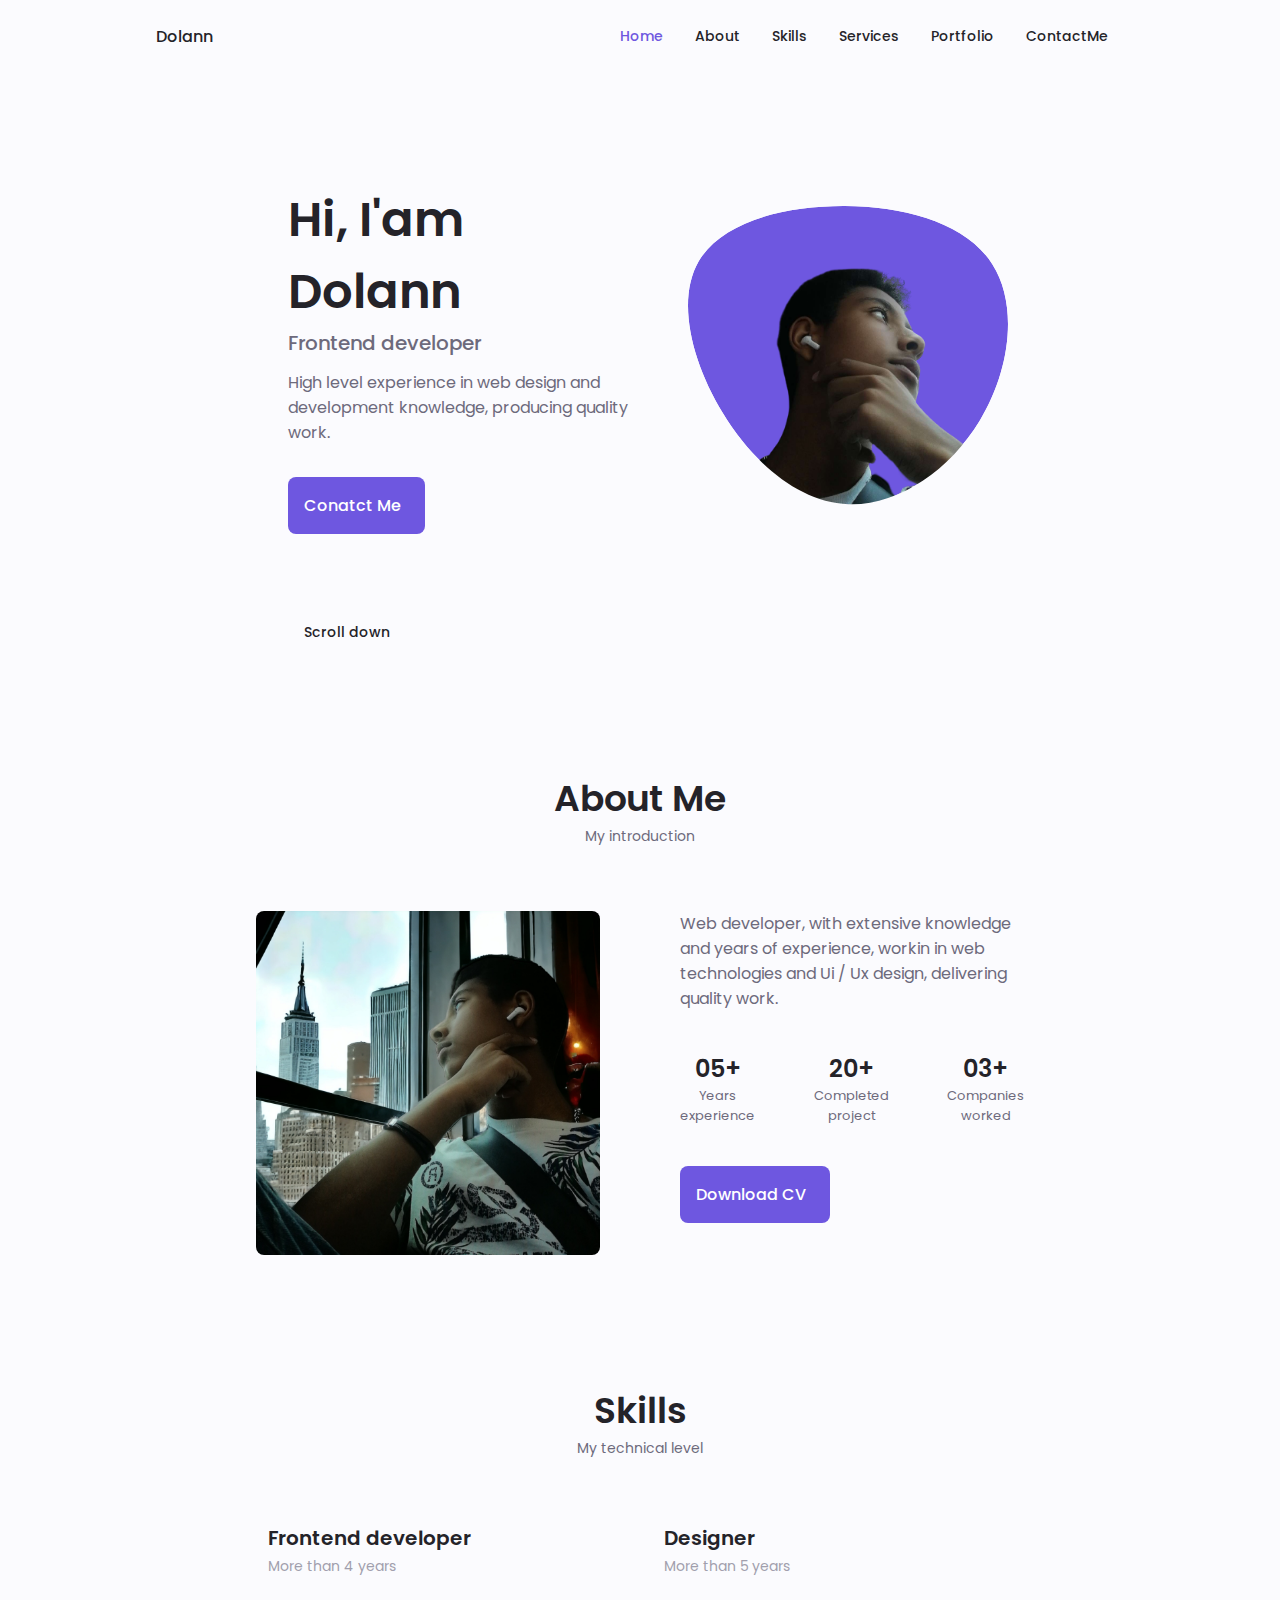
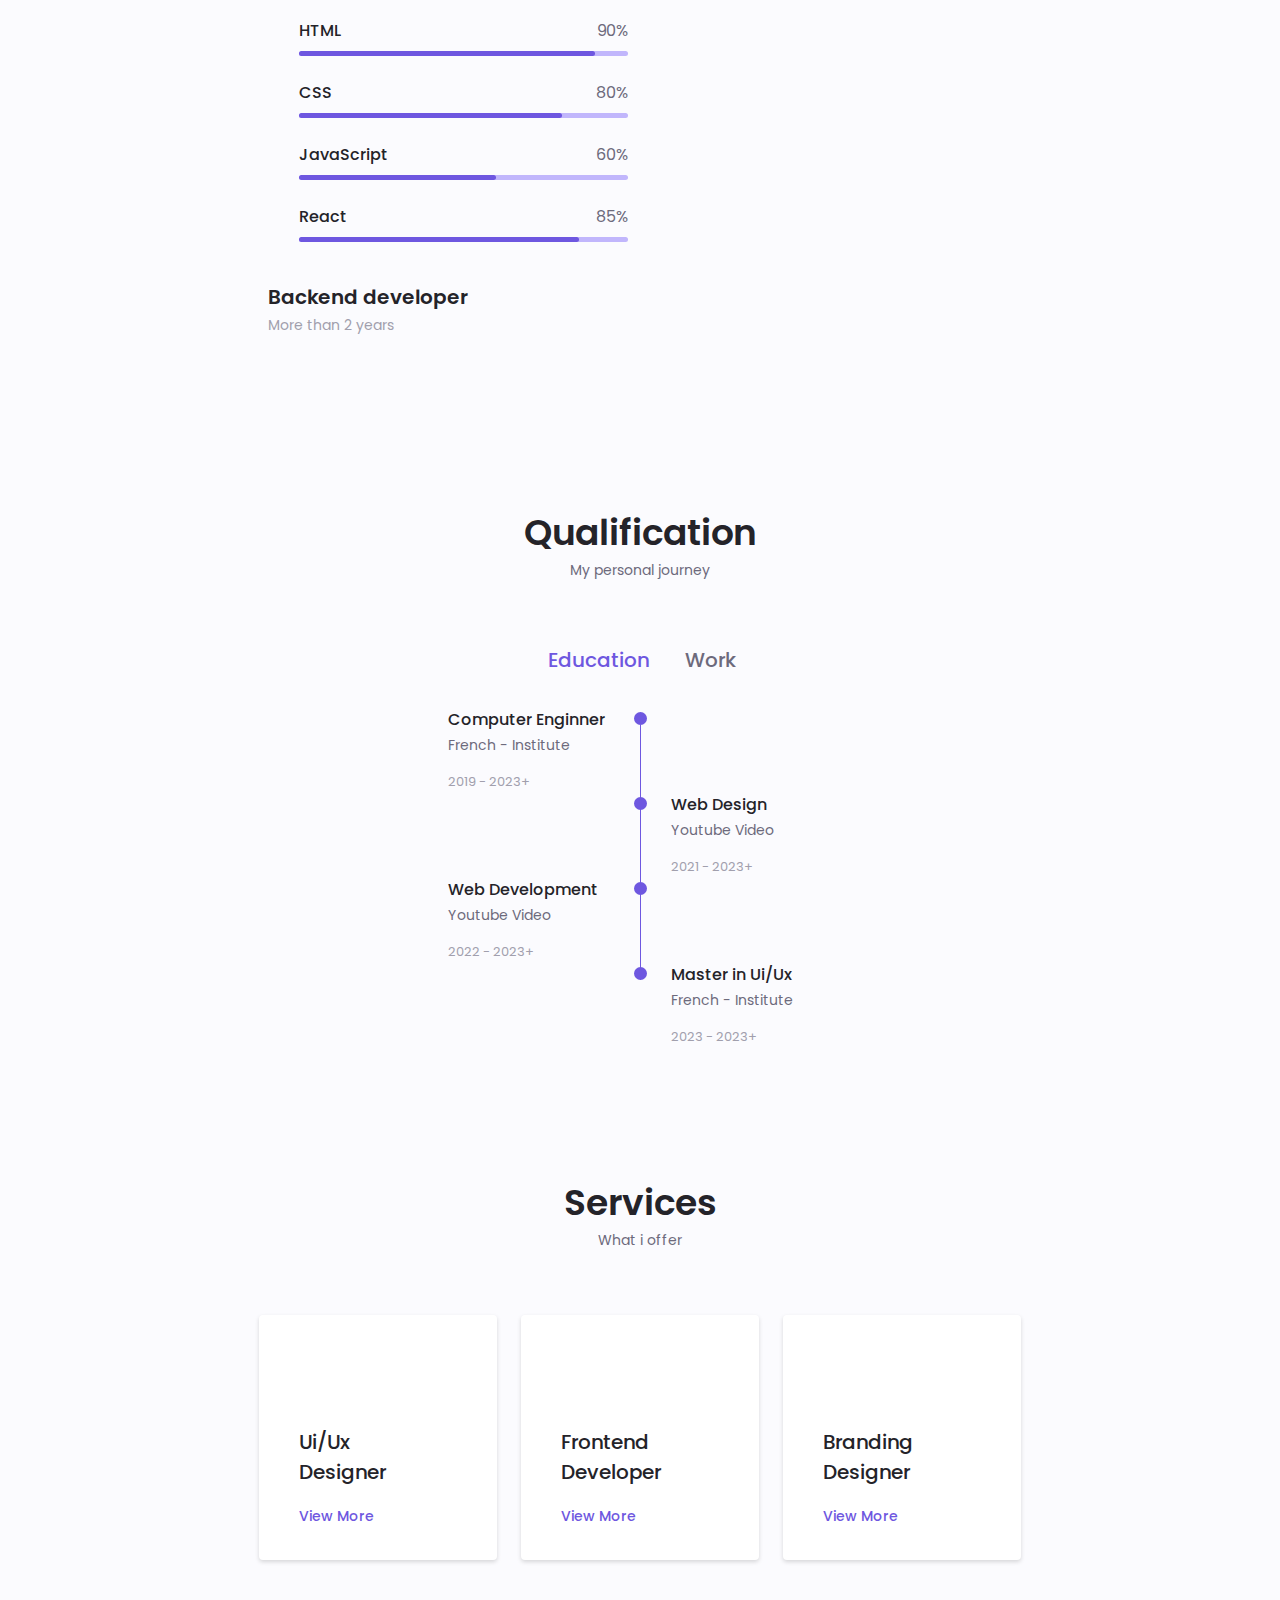
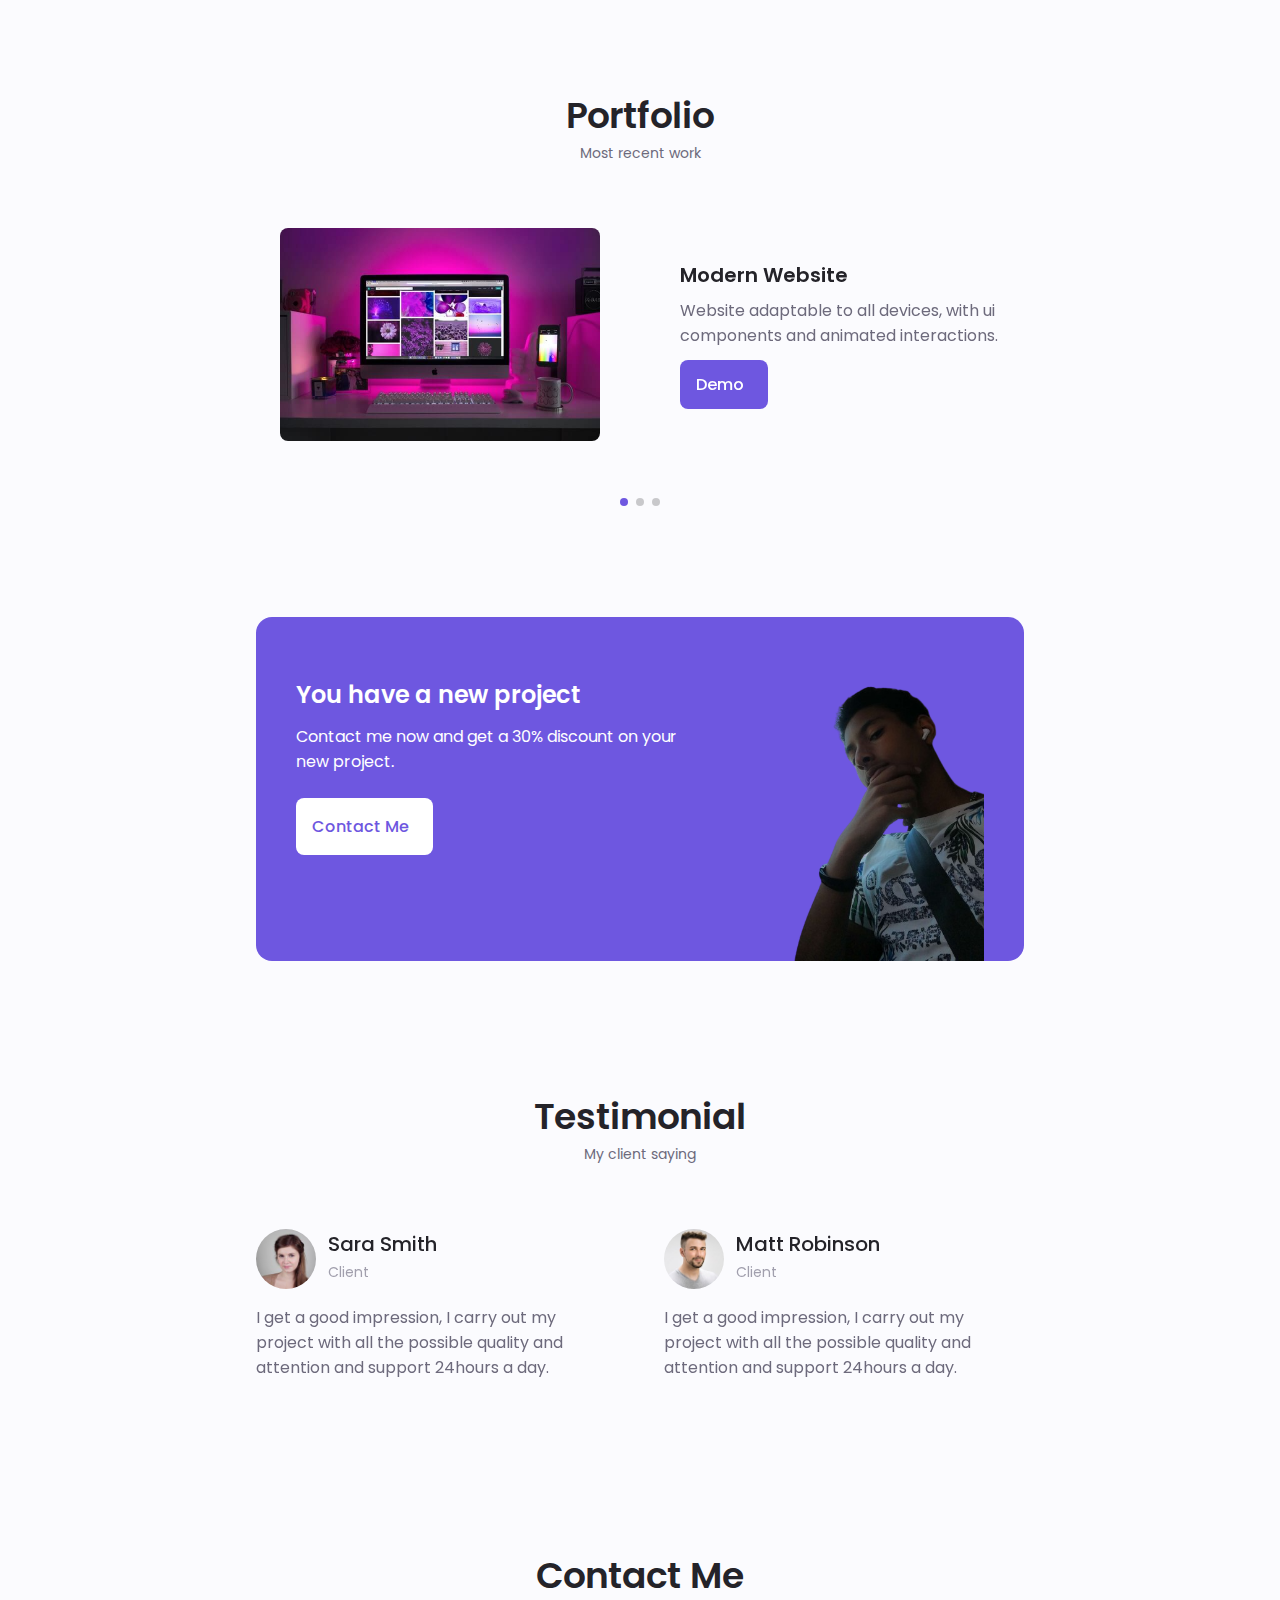
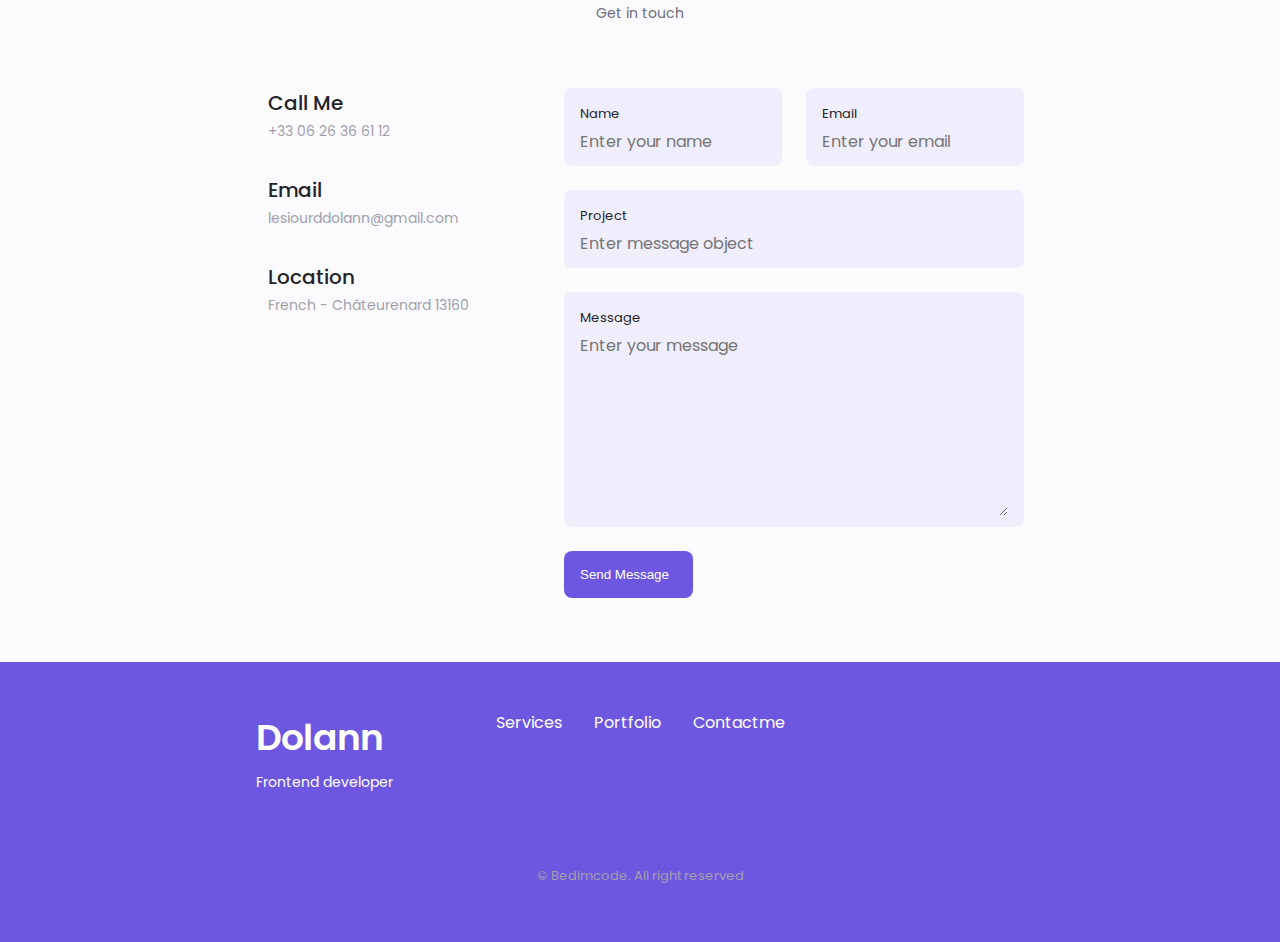
==== index.html @ e0cd6e41 "Add files via upload" ====
<!DOCTYPE html>
<html lang="en">
<head>
    <meta charset="UTF-8">
    <meta name="viewport" content="width=device-width, initial-scale=1.0">
    <link rel="icon" href="assets/img/iconSite.png"/>

    <!--==================== UNICONS ====================-->
    <link rel="stylesheet" href="https://unicons.iconscout.com/release/v4.0.8/css/line.css">

    <!--==================== SWIPER CSS ====================-->
    <link rel="stylesheet" href="assets/css/swiper-bundle.min.css">

    <!--==================== CSS ====================-->
    <link rel="stylesheet" href="assets/css/styles.css">

    <title>Responsive Portfolio Website</title>
</head>
<body>
    <!--==================== HEADER ====================-->
    <header class="header" id="header">
        <nav class="nav container">
            <a href="#" class="nav__logo">Dolann</a>

            <div class="nav__menu" id="nav-menu">
                <ul class="nav__list grid">
                    <li class="nav__item">
                        <a href="#home" class="nav__link active-link">
                            <i class="uil uil-estate nav__icon"></i> Home
                        </a>
                    </li>
                    <li class="nav__item">
                        <a href="#about" class="nav__link">
                            <i class="uil uil-user nav__icon"></i> About
                        </a>
                    </li>
                    <li class="nav__item">
                        <a href="#skills" class="nav__link">
                            <i class="uil uil-file-alt nav__icon"></i> Skills
                        </a>
                    </li>
                    <li class="nav__item">
                        <a href="#services" class="nav__link">
                            <i class="uil uil-briefcase-alt nav__icon"></i> Services
                        </a>
                    </li>
                    <li class="nav__item">
                        <a href="#portfolio" class="nav__link">
                            <i class="uil uil-scenery nav__icon"></i> Portfolio
                        </a>
                    </li>
                    <li class="nav__item">
                        <a href="#contact" class="nav__link">
                            <i class="uil uil-message nav__icon"></i> ContactMe
                        </a>
                    </li>
                </ul>
                <i class="uil uil-times nav__close" id="nav-close"></i>
            </div>

            <div class="nav__btns">
                <!-- Theme change button -->
                <i class="uil uil-moon change-theme" id="theme-button"></i>

                <div class="nav__toggle" id="nav-toggle">
                    <i class="uil uil-apps"></i>
                </div>
            </div>
        </nav>
    </header>

    
    <!--==================== MAIN ====================-->
    <main class="main">
        <!--==================== HOME ====================-->
        <section class="home section" id="home">
            <div class="home__container container grid">
                <div class="home__content grid">
                    <div class="home__social">
                        <a href="https://www.linkedin.com/in/dolann-lesiourd-17a405276" target="_blank" class="home__social-icon">
                            <i class="uil uil-linkedin-alt"></i>
                        </a>

                        <a href="https://dribbble.com/Dolann_L" target="_blank" class="home__social-icon">
                            <i class="uil uil-dribbble"></i>
                        </a>

                        <a href="https://github.com/ldolann" target="_blank" class="home__social-icon">
                            <i class="uil uil-github-alt"></i>
                        </a>
                    </div>

                    <div class="home__img">
                        <svg class="home__blob" viewBox="0 0 200 187" xmlns="http://www.w3.org/2000/svg" xmlns:xlink="http://www.w3.org/1999/xlink">
                            <mask id="mask0" mask-type="alpha">
                                <path d="M190.312 36.4879C206.582 62.1187 201.309 102.826 182.328 134.186C163.346 165.547 
                                130.807 187.559 100.226 186.353C69.6454 185.297 41.0228 161.023 21.7403 129.362C2.45775 
                                97.8511 -7.48481 59.1033 6.67581 34.5279C20.9871 10.1032 59.7028 -0.149132 97.9666 
                                0.00163737C136.23 0.303176 174.193 10.857 190.312 36.4879Z"/>
                            </mask>
                            <g mask="url(#mask0)">
                                <path d="M190.312 36.4879C206.582 62.1187 201.309 102.826 182.328 134.186C163.346 
                                165.547 130.807 187.559 100.226 186.353C69.6454 185.297 41.0228 161.023 21.7403 
                                129.362C2.45775 97.8511 -7.48481 59.1033 6.67581 34.5279C20.9871 10.1032 59.7028 
                                -0.149132 97.9666 0.00163737C136.23 0.303176 174.193 10.857 190.312 36.4879Z"/>

                                <image class="home__blob-img" x='2' y='8' href="assets/img/perfil.png"/>
                            </g>
                        </svg>
                    </div>

                    <div class="home__data">
                        <h1 class="home__title">Hi, I'am Dolann</h1>
                        <h3 class="home__subtitle">Frontend developer</h3>
                        <p class="home__description">High level experience in web design and development 
                            knowledge, producing quality work.</p>
                        <a href="#contact" class="button button--flex">
                            Conatct Me <i class="uil uil-message button__icon"></i>
                        </a>
                    </div>
                </div>

                <div class="home__scroll">
                    <a href="#about" class="home__scroll-button button--flex">
                        <i class="uil uil-mouse-alt home__scroll-mouse"></i>
                        <span class="home__scroll-name">Scroll down</span>
                        <i class="uil uil-arrow-down home__scroll-arrow"></i>
                    </a>
                </div>
            </div>
        </section>


        <!--==================== ABOUT ====================-->
        <section class="about section" id="about">
            <h2 class="section__title">About Me</h2>
            <span class="section__subtitle">My introduction</span>

            <div class="about__container container grid">
                <img src="assets/img/about.jpg" alt="" class="about__img">

                <div class="about__data">
                    <p class="about__description">Web developer, with extensive knowledge and years of 
                        experience, workin in web technologies and Ui / Ux design, delivering quality work.</p>

                    <div class="about__info">
                        <div>
                            <span class="about__info-title">05+</span>
                            <span class="about__info-name">Years <br> experience</span>
                        </div>

                        <div>
                            <span class="about__info-title">20+</span>
                            <span class="about__info-name">Completed <br> project</span>
                        </div>

                        <div>
                            <span class="about__info-title">03+</span>
                            <span class="about__info-name">Companies <br> worked</span>
                        </div>
                    </div>

                    <div class="about__buttons">
                        <a download="" href="assets/pdf/Dolann-Cv.pdf" class="button button--flex">
                            Download CV<i class="uil uil-download-alt button__icon"></i>
                        </a>
                    </div>
                </div>
            </div>
        </section>

        <!--==================== SKILLS ====================-->
        <section class="skills section" id="skills">
            <h2 class="section__title">Skills</h2>
            <span class="section__subtitle">My technical level</span>

            <div class="skills__container container grid">
                <div>
                    <!--==================== SKILLS 1 ====================-->
                    <div class="skills__content skills__open">
                        <div class="skills__header">
                            <i class="uil uil-brackets-curly skills__icon"></i>

                            <div>
                                <h1 class="skills__title">Frontend developer</h1>
                                <span class="skills__subtitle">More than 4 years</span>
                            </div>

                            <i class="uil uil-angle-down skills__arrow"></i>
                        </div>

                        <div class="skills__list grid">
                            <div class="skills__data">
                                <div class="skills__titles">
                                    <h3 class="skills__name">HTML</h3>
                                    <span class="skills__number">90%</span>
                                </div>
                                <div class="skills__bar">
                                    <span class="skills__percentage skills__html"></span>
                                </div>
                            </div>

                            <div class="skills__data">
                                <div class="skills__titles">
                                    <h3 class="skills__name">CSS</h3>
                                    <span class="skills__number">80%</span>
                                </div>
                                <div class="skills__bar">
                                    <span class="skills__percentage skills__css"></span>
                                </div>
                            </div>

                            <div class="skills__data">
                                <div class="skills__titles">
                                    <h3 class="skills__name">JavaScript</h3>
                                    <span class="skills__number">60%</span>
                                </div>
                                <div class="skills__bar">
                                    <span class="skills__percentage skills__js"></span>
                                </div>
                            </div>

                            <div class="skills__data">
                                <div class="skills__titles">
                                    <h3 class="skills__name">React</h3>
                                    <span class="skills__number">85%</span>
                                </div>
                                <div class="skills__bar">
                                    <span class="skills__percentage skills__react"></span>
                                </div>
                            </div>
                        </div>
                    </div>

                    <!--==================== SKILLS 2 ====================-->
                    <div class="skills__content skills__close">
                        <div class="skills__header">
                            <i class="uil uil-server-network skills__icon"></i>

                            <div>
                                <h1 class="skills__title">Backend developer</h1>
                                <span class="skills__subtitle">More than 2 years</span>
                            </div>

                            <i class="uil uil-angle-down skills__arrow"></i>
                        </div>

                        <div class="skills__list grid">
                            <div class="skills__data">
                                <div class="skills__titles">
                                    <h3 class="skills__name">PHP</h3>
                                    <span class="skills__number">80%</span>
                                </div>
                                <div class="skills__bar">
                                    <span class="skills__percentage skills__php"></span>
                                </div>
                            </div>

                            <div class="skills__data">
                                <div class="skills__titles">
                                    <h3 class="skills__name">Node Js</h3>
                                    <span class="skills__number">70%</span>
                                </div>
                                <div class="skills__bar">
                                    <span class="skills__percentage skills__node"></span>
                                </div>
                            </div>

                            <div class="skills__data">
                                <div class="skills__titles">
                                    <h3 class="skills__name">Firebase</h3>
                                    <span class="skills__number">90%</span>
                                </div>
                                <div class="skills__bar">
                                    <span class="skills__percentage skills__firebase"></span>
                                </div>
                            </div>

                            <div class="skills__data">
                                <div class="skills__titles">
                                    <h3 class="skills__name">Python</h3>
                                    <span class="skills__number">55%</span>
                                </div>
                                <div class="skills__bar">
                                    <span class="skills__percentage skills__python"></span>
                                </div>
                            </div>
                        </div>
                    </div>
                </div>

                <div>
                    <!--==================== SKILLS 3 ====================-->
                    <div class="skills__content skills__close">
                        <div class="skills__header">
                            <i class="uil uil-swatchbook skills__icon"></i>

                            <div>
                                <h1 class="skills__title">Designer</h1>
                                <span class="skills__subtitle">More than 5 years</span>
                            </div>

                            <i class="uil uil-angle-down skills__arrow"></i>
                        </div>

                        <div class="skills__list grid">
                            <div class="skills__data">
                                <div class="skills__titles">
                                    <h3 class="skills__name">Figma</h3>
                                    <span class="skills__number">90%</span>
                                </div>
                                <div class="skills__bar">
                                    <span class="skills__percentage skills__figma"></span>
                                </div>
                            </div>

                            <div class="skills__data">
                                <div class="skills__titles">
                                    <h3 class="skills__name">Sketch</h3>
                                    <span class="skills__number">85%</span>
                                </div>
                                <div class="skills__bar">
                                    <span class="skills__percentage skills__sketch"></span>
                                </div>
                            </div>

                            <div class="skills__data">
                                <div class="skills__titles">
                                    <h3 class="skills__name">Photoshop</h3>
                                    <span class="skills__number">85%</span>
                                </div>
                                <div class="skills__bar">
                                    <span class="skills__percentage skills__photoshop"></span>
                                </div>
                            </div>
                        </div>
                    </div>
                </div>
            </div>
        </section>

        <!--==================== QUALIFICATION ====================-->
        <section class="qualification section">
            <h2 class="section__title">Qualification</h2>
            <span class="section__subtitle">My personal journey</span>

            <div class="qualification__container container">
                <div class="qualification__tabs">
                    <div class="qualification__button button--flex qualification__active" data-target="#education">
                        <i class="uil uil-graduation-cap qualification__icon"></i>
                        Education
                    </div>

                    <div class="qualification__button button--flex" data-target="#work">
                        <i class="uil uil-briefcase-alt qualification__icon"></i>
                        Work
                    </div>
                </div>

                <div class="qualification__sections">
                    <!--==================== QUALIFICATION CONTENT 1 ====================-->
                    <div class="qualification__content qualification__active" data-content id="education">
                        <!--==================== QUALIFICATION 1 ====================-->
                        <div class="qualification__data">
                            <div>
                                <h3 class="qualification__title">Computer Enginner</h3>
                                <span class="qualification__subtitle">French - Institute</span>
                                <div class="qualification__calendar">
                                    <i class="uil uil-calendar-alt"></i>
                                    2019 - 2023+
                                </div>
                            </div>

                            <div>
                                <span class="qualification__rounder"></span>
                                <span class="qualification__line"></span>
                            </div>
                        </div>

                        <!--==================== QUALIFICATION 2 ====================-->
                        <div class="qualification__data">
                            <div></div>

                            <div>
                                <span class="qualification__rounder"></span>
                                <span class="qualification__line"></span>
                            </div>

                            <div>
                                <h3 class="qualification__title">Web Design</h3>
                                <span class="qualification__subtitle">Youtube Video</span>
                                <div class="qualification__calendar">
                                    <i class="uil uil-calendar-alt"></i>
                                    2021 - 2023+
                                </div>
                            </div>
                        </div>

                        <!--==================== QUALIFICATION 3 ====================-->
                        <div class="qualification__data">
                            <div>
                                <h3 class="qualification__title">Web Development</h3>
                                <span class="qualification__subtitle">Youtube Video</span>
                                <div class="qualification__calendar">
                                    <i class="uil uil-calendar-alt"></i>
                                    2022 - 2023+
                                </div>
                            </div>

                            <div>
                                <span class="qualification__rounder"></span>
                                <span class="qualification__line"></span>
                            </div>
                        </div>

                        <!--==================== QUALIFICATION 4 ====================-->
                        <div class="qualification__data">
                            <div></div>

                            <div>
                                <span class="qualification__rounder"></span>
                                <!-- <span class="qualification__line"></span> -->
                            </div>

                            <div>
                                <h3 class="qualification__title">Master in Ui/Ux</h3>
                                <span class="qualification__subtitle">French - Institute</span>
                                <div class="qualification__calendar">
                                    <i class="uil uil-calendar-alt"></i>
                                    2023 - 2023+
                                </div>
                            </div>
                        </div>
                    </div>

                    <!--==================== QUALIFICATION CONTENT 2 ====================-->
                    <div class="qualification__content" data-content id="work">
                        <!--==================== QUALIFICATION 1 ====================-->
                        <div class="qualification__data">
                            <div>
                                <h3 class="qualification__title">Software Enginner</h3>
                                <span class="qualification__subtitle">WOG - French</span>
                                <div class="qualification__calendar">
                                    <i class="uil uil-calendar-alt"></i>
                                    2021 - 2023+
                                </div>
                            </div>

                            <div>
                                <span class="qualification__rounder"></span>
                                <span class="qualification__line"></span>
                            </div>
                        </div>

                        <!--==================== QUALIFICATION 2 ====================-->
                        <div class="qualification__data">
                            <div></div>

                            <div>
                                <span class="qualification__rounder"></span>
                                <span class="qualification__line"></span>
                            </div>

                            <div>
                                <h3 class="qualification__title">Frontend Developer</h3>
                                <span class="qualification__subtitle">WOG - French</span>
                                <div class="qualification__calendar">
                                    <i class="uil uil-calendar-alt"></i>
                                    2021 - 2023+
                                </div>
                            </div>
                        </div>

                        <!--==================== QUALIFICATION 3 ====================-->
                        <div class="qualification__data">
                            <div>
                                <h3 class="qualification__title">Ui Designer</h3>
                                <span class="qualification__subtitle">Figma - French</span>
                                <div class="qualification__calendar">
                                    <i class="uil uil-calendar-alt"></i>
                                    2021 - 2023+
                                </div>
                            </div>

                            <div>
                                <span class="qualification__rounder"></span>
                                <!-- <span class="qualification__line"></span> -->
                            </div>
                        </div>
                    </div>
                </div>
            </div>
        </section>

        <!--==================== SERVICES ====================-->
        <section class="services section" id="services">
            <h2 class="section__title">Services</h2>
            <span class="section__subtitle">What i offer</span>

            <div class="services__container container grid">
                <!--==================== SERVICES 1 ====================-->
                <div class="services__content">
                    <div>
                        <i class="uil uil-web-grid services__icon"></i>
                        <h3 class="services__title">Ui/Ux <br> Designer</h3>
                    </div>

                    <span class="button button--flex button--small button--link services__button">
                        View More
                        <i class="uil uil-arrow-right button__icon"></i>
                    </span>

                    <div class="services__modal">
                        <div class="services__modal-content">
                            <h4 class="services__modal-title">Ui/Ux <br> Designer</h4>
                            <i class="uil uil-times services__modal-close"></i>

                            <ul class="services__modal-services grid">
                                <li class="services__modal-service">
                                    <i class="uil uil-check-circle services__modal-icon"></i>
                                    <p>I develop the user interface.</p>
                                </li>

                                <li class="services__modal-service">
                                    <i class="uil uil-check-circle services__modal-icon"></i>
                                    <p>Web page development.</p>
                                </li>

                                <li class="services__modal-service">
                                    <i class="uil uil-check-circle services__modal-icon"></i>
                                    <p>I create ux element interactions.</p>
                                </li>

                                <li class="services__modal-service">
                                    <i class="uil uil-check-circle services__modal-icon"></i>
                                    <p>I position your company brand.</p>
                                </li>
                            </ul>
                        </div>
                    </div>
                </div>

                <!--==================== SERVICES 2 ====================-->
                <div class="services__content">
                    <div>
                        <i class="uil uil-arrow services__icon"></i>
                        <h3 class="services__title">Frontend <br> Developer</h3>
                    </div>

                    <span class="button button--flex button--small button--link services__button">
                        View More
                        <i class="uil uil-arrow-right button__icon"></i>
                    </span>

                    <div class="services__modal">
                        <div class="services__modal-content">
                            <h4 class="services__modal-title">Frontend <br> Developer</h4>
                            <i class="uil uil-times services__modal-close"></i>

                            <ul class="services__modal-services grid">
                                <li class="services__modal-service">
                                    <i class="uil uil-check-circle services__modal-icon"></i>
                                    <p>I develop the user interface.</p>
                                </li>

                                <li class="services__modal-service">
                                    <i class="uil uil-check-circle services__modal-icon"></i>
                                    <p>Web page development.</p>
                                </li>

                                <li class="services__modal-service">
                                    <i class="uil uil-check-circle services__modal-icon"></i>
                                    <p>I create ux element interactions.</p>
                                </li>

                                <li class="services__modal-service">
                                    <i class="uil uil-check-circle services__modal-icon"></i>
                                    <p>I position your company brand.</p>
                                </li>
                            </ul>
                        </div>
                    </div>
                </div>

                <!--==================== SERVICES 3 ====================-->
                <div class="services__content">
                    <div>
                        <i class="uil uil-pen services__icon"></i>
                        <h3 class="services__title">Branding <br> Designer</h3>
                    </div>

                    <span class="button button--flex button--small button--link services__button">
                        View More
                        <i class="uil uil-arrow-right button__icon"></i>
                    </span>

                    <div class="services__modal">
                        <div class="services__modal-content">
                            <h4 class="services__modal-title">Branding <br> Designer</h4>
                            <i class="uil uil-times services__modal-close"></i>

                            <ul class="services__modal-services grid">
                                <li class="services__modal-service">
                                    <i class="uil uil-check-circle services__modal-icon"></i>
                                    <p>I develop the user interface.</p>
                                </li>

                                <li class="services__modal-service">
                                    <i class="uil uil-check-circle services__modal-icon"></i>
                                    <p>Web page development.</p>
                                </li>

                                <li class="services__modal-service">
                                    <i class="uil uil-check-circle services__modal-icon"></i>
                                    <p>I create ux element interactions.</p>
                                </li>

                                <li class="services__modal-service">
                                    <i class="uil uil-check-circle services__modal-icon"></i>
                                    <p>I position your company brand.</p>
                                </li>
                            </ul>
                        </div>
                    </div>
                </div>
            </div>
        </section>

        <!--==================== PORTFOLIO ====================-->
        <section class="portfolio section" id="portfolio">
            <h2 class="section__title">Portfolio</h2>
            <span class="section__subtitle">Most recent work</span>

            <div class="portfolio__container container swiper">
                <div class="swiper-wrapper">
                    <!--==================== PORTFOLIO 1 ====================-->
                    <div class="portfolio__content grid swiper-slide">
                        <img src="assets/img/portfolio1.jpg" alt="" class="portfolio__img">

                        <div class="portfolio__data">
                            <h3 class="portfolio__title">Modern Website</h3>
                            <p class="portfolio__description">Website adaptable to all devices, with ui components 
                                and animated interactions.</p>
                                <a href="#" class="button button--flex button--small portfolio__button">
                                    Demo
                                    <i class="uil uil-arrow-right button__icon"></i>
                                </a>
                        </div>
                    </div>

                    <!--==================== PORTFOLIO 2 ====================-->
                    <div class="portfolio__content grid swiper-slide">
                        <img src="assets/img/portfolio2.jpg" alt="" class="portfolio__img">

                        <div class="portfolio__data">
                            <h3 class="portfolio__title">Brand Design</h3>
                            <p class="portfolio__description">Website adaptable to all devices, with ui components 
                                and animated interactions.</p>
                                <a href="#" class="button button--flex button--small portfolio__button">
                                    Demo
                                    <i class="uil uil-arrow-right button__icon"></i>
                                </a>
                        </div>
                    </div>

                    <!--==================== PORTFOLIO 3 ====================-->
                    <div class="portfolio__content grid swiper-slide">
                        <img src="assets/img/portfolio3.jpg" alt="" class="portfolio__img">

                        <div class="portfolio__data">
                            <h3 class="portfolio__title">Online Store</h3>
                            <p class="portfolio__description">Website adaptable to all devices, with ui components 
                                and animated interactions.</p>
                            <a href="#" class="button button--flex button--small portfolio__button">
                                Demo
                                <i class="uil uil-arrow-right button__icon"></i>
                            </a>
                        </div>
                    </div>
                </div>
                
                <!-- Add Arrows -->
                <div class="swiper-button-next">
                    <i class="uil uil-angle-right-b swiper-portfolio-icon"></i>
                </div>
                <div class="swiper-button-prev">
                    <i class="uil uil-angle-left-b swiper-portfolio-icon"></i>
                </div>
                
                <!-- Add Pagination -->
                <div class="swiper-pagination"></div>
            </div>
        </section>

        <!--==================== PROJECT IN MIND ====================-->
        <section class="project section">
            <div class="project__bg">
                <div class="project__container container grid">
                    <div class="project__data">
                        <h2 class="project__title">You have a new project</h2>
                        <p class="project__description">Contact me now and get a 30% discount on your new project.</p>
                        <a href="#contact" class="button button--flex button--white">
                            Contact Me
                            <i class="uil uil-message project__icon button__icon"></i>
                        </a>
                    </div>

                    <img src="assets/img/project.png" alt="" class="project__img">
                </div>
            </div>
        </section>

        <!--==================== TESTIMONIAL ====================-->
        <section class="testimonial section">
            <h2 class="section__title">Testimonial</h2>
            <span class="section__subtitle">My client saying</span>

            <div class="testimonial__container container swiper">
                <div class="swiper-wrapper">
                    <!--==================== TESTIMONIAL 1 ====================-->
                    <div class="testimonial__content swiper-slide">
                        <div class="testimonial__data">
                            <div class="testimonial__header">
                                <img src="assets/img/testimonial1.jpg" alt="" class="testimonial__img">

                                <div>
                                    <h3 class="testimonial__name">Sara Smith</h3>
                                    <span class="testimonial__client">Client</span>
                                </div>
                            </div>

                            <div>
                                <i class="uil uil-star testimonial__icon-star"></i>
                                <i class="uil uil-star testimonial__icon-star"></i>
                                <i class="uil uil-star testimonial__icon-star"></i>
                                <i class="uil uil-star testimonial__icon-star"></i>
                                <i class="uil uil-star testimonial__icon-star"></i>
                            </div>
                        </div>

                        <p class="testimonial__description">I get a good impression, I carry 
                            out my project with all the possible quality and attention and 
                            support 24hours a day.
                        </p>
                    </div>

                    <!--==================== TESTIMONIAL 1 ====================-->
                    <div class="testimonial__content swiper-slide">
                        <div class="testimonial__data">
                            <div class="testimonial__header">
                                <img src="assets/img/testimonial2.jpg" alt="" class="testimonial__img">

                                <div>
                                    <h3 class="testimonial__name">Matt Robinson</h3>
                                    <span class="testimonial__client">Client</span>
                                </div>
                            </div>

                            <div>
                                <i class="uil uil-star testimonial__icon-star"></i>
                                <i class="uil uil-star testimonial__icon-star"></i>
                                <i class="uil uil-star testimonial__icon-star"></i>
                                <i class="uil uil-star testimonial__icon-star"></i>
                                <i class="uil uil-star testimonial__icon-star"></i>
                            </div>
                        </div>

                        <p class="testimonial__description">I get a good impression, I carry 
                            out my project with all the possible quality and attention and 
                            support 24hours a day.
                        </p>
                    </div>

                    <!--==================== TESTIMONIAL 1 ====================-->
                    <div class="testimonial__content swiper-slide">
                        <div class="testimonial__data">
                            <div class="testimonial__header">
                                <img src="assets/img/testimonial3.jpg" alt="" class="testimonial__img">

                                <div>
                                    <h3 class="testimonial__name">Raul Harris</h3>
                                    <span class="testimonial__client">Client</span>
                                </div>
                            </div>

                            <div>
                                <i class="uil uil-star testimonial__icon-star"></i>
                                <i class="uil uil-star testimonial__icon-star"></i>
                                <i class="uil uil-star testimonial__icon-star"></i>
                                <i class="uil uil-star testimonial__icon-star"></i>
                                <i class="uil uil-star testimonial__icon-star"></i>
                            </div>
                        </div>

                        <p class="testimonial__description">I get a good impression, I carry 
                            out my project with all the possible quality and attention and 
                            support 24hours a day.
                        </p>
                    </div>
                </div>

                <!-- Add pagination -->
                <div class="swiper-pagination swiper-pagination-testimonial"></div>
            </div>
        </section>

        <!--==================== CONTACT ME ====================-->
        <section class="contact section" id="contact">
            <h2 class="section__title">Contact Me</h2>
            <span class="section__subtitle">Get in touch</span>

            <div class="contact__container container grid">
                <div>
                    <div class="contact__information">
                        <i class="uil uil-phone contact__icon"></i>

                        <div>
                            <h3 class="contact__title">Call Me</h3>
                            <span class="contact__subtitle">+33 06 26 36 61 12</span>
                        </div>
                    </div>

                    <div class="contact__information">
                        <i class="uil uil-envelope contact__icon"></i>

                        <div>
                            <h3 class="contact__title">Email</h3>
                            <span class="contact__subtitle">lesiourddolann@gmail.com</span>
                        </div>
                    </div>

                    <div class="contact__information">
                        <i class="uil uil-map-marker contact__icon"></i>

                        <div>
                            <h3 class="contact__title">Location</h3>
                            <span class="contact__subtitle">French - Châteurenard 13160</span>
                        </div>
                    </div>
                </div>

                <form action="" name="contact" method="POST" data-netlify="true" class="contact__form grid">
                    <div class="contact__inputs grid">
                        <div class="contact__content">
                            <label for="" class="contact__label">Name</label>
                            <input type="text" id="name" class="contact__input" autocomplete="off" required="required" placeholder="Enter your name">
                        </div>
                        <div class="contact__content">
                            <label for="" class="contact__label">Email</label>
                            <input type="email" id="email" class="contact__input" autocomplete="off" required="required" placeholder="Enter your email">
                        </div>
                    </div>
                    <div class="contact__content">
                        <label for="" class="contact__label">Project</label>
                        <input type="text" id="subject" class="contact__input" autocomplete="off" placeholder="Enter message object">
                    </div>
                    <div class="contact__content">
                        <label for="" class="contact__label">Message</label>
                        <textarea id="message" cols="0" rows="7" class="contact__input" autocomplete="off" required="required" placeholder="Enter your message"></textarea>
                    </div>

                    <div>
                        <button id="btn-submit" type="submit" class="button--send">
                            <a href="" class="button button--flex">
                                Send Message
                                <i class="uil uil-message button__icon"></i>
                            </a>
                        </button>
                    </div>
                </form>
            </div>
        </section>

    </main>

    <!--==================== FOOTER ====================-->
    <footer class="footer">
        <div class="footer__bg">
            <div class="footer__container container grid">
                <div>
                    <h1 class="footer__title">Dolann</h1>
                    <span class="footer__subtitle">Frontend developer</span>
                </div>

                <ul class="footer__links">
                    <li>
                        <a href="#services" class="footer__link">Services</a>
                    </li>
                    <li>
                        <a href="#portfolio" class="footer__link">Portfolio</a>
                    </li>
                    <li>
                        <a href="#contact" class="footer__link">Contactme</a>
                    </li>
                </ul>

                <div class="footer__socials">
                    <a href="https://www.facebook.com/profile.php?id=100092046423332" target="_blank" class="footer__social">
                        <i class="uil uil-facebook-f"></i>
                    </a>
                    <a href="https://www.instagram.com/lesiourddolann/" target="_blank" class="footer__social">
                        <i class="uil uil-instagram"></i>
                    </a>
                    <a href="https://twitter.com" target="_blank" class="footer__social">
                        <i class="uil uil-twitter-alt"></i>
                    </a>
                </div>
            </div>

            <p class="footer__copy">&#169; Bedimcode. All right reserved</p>
        </div>
    </footer>

    <!--==================== SCROLL UP ====================-->
    <a href="#" class="scrollup" id="scroll-up">
        <i class="uil uil-arrow-up scrollup__icon"></i>
    </a>

    <!--==================== SWIPER JS ====================-->
    <script src="assets/js/swiper-bundle.min.js"></script>

    <!--==================== MAIN JS ====================-->
    <script src="assets/js/main.js"></script>

    <!--==================== MAIL JS ====================-->
    <script src="https://smtpjs.com/v3/smtp.js">
    </script>
    <script>
        var btnSubmit = document.getElementById('btn-submit');
        btnSubmit.addEventListener('click',function(e){
            e.preventDefault()
            var name = document.getElementById('name').value;
            var email = document.getElementById('email').value;
            var subject = document.getElementById('subject').value;
            var message = document.getElementById('message').value;
            var body = 'Name:' + name + '<br/> Email: ' + email + '<br/> Project: ' + subject + '<br/> Message: ' + message;
            console.log(email, subject, body)
            Email.send({
                Host : "smtp.elasticemail.com",
                Username : "lesiourddolann@gmail.com",
                Password : "BE266871ED582EB4E25542C86276D19464C5",
                To : email,
                From : 'lesiourddolann@gmail.com',
                Subject : subject,
                Body : body
            }).then(
            message => alert(message)
            );
        })
    </script>
</body>
</html>
---- assets/css/styles.css ----
/*==================== GOOGLE FONTS ====================*/
@import url('https://fonts.googleapis.com/css2?family=Poppins:wght@400;500;600&display=swap');

/*==================== VARIABLE CSS ====================*/
:root {
    --header-height: 3rem;

    /*========== Colors ==========*/
    /* Change favorite color */
    --hue-color: 250; /*Purple 250 - Green 142 - Blue 230 - Pink 340*/

    /* HSL color mode */
    --first-color: hsl(var(--hue-color), 69%, 61%);
    --first-color-second: hsl(var(--hue-color), 69%, 61%);
    --first-color-alt: hsl(var(--hue-color), 57%, 53%);
    --first-color-lighter: hsl(var(--hue-color), 92%, 85%);
    --title-color: hsl(var(--hue-color), 8%, 15%);
    --text-color: hsl(var(--hue-color), 8%, 45%);
    --text-color-light: hsl(var(--hue-color), 8%, 65%);
    --input-color: hsl(var(--hue-color), 70%, 96%);
    --body-color: hsl(var(--hue-color), 60%, 99%);
    --container-color: #FFF;
    --scroll-bar-color: hsl(var(--hue-color), 12%, 90%);
    --scroll-thumb-color: hsl(var(--hue-color), 12%, 80%);

    /*========== Font and typography ==========*/
    --body-font: 'Poppins', sans-serif;

    /* .5rem = 8px, 1rem = 16px, 1.5rem = 24px ... */
    --big-font-size: 2rem;
    --h1-font-size: 1.5rem;
    --h2-font-size: 1.25rem;
    --h3-font-size: 1.125rem;
    --normal-font-size: .938rem;
    --small-font-size: .813rem;
    --smaller-font-size: .75rem;

    /*========== Font weight ==========*/
    --font-medium: 500;
    --font-semi-bold: 600;

    /*========== Margenes Bottom ==========*/
    /* .25rem = 4px, .5rem = 6px, .75rem = 12px ... */
    --mb-0-25: .25rem;
    --mb-0-5: .5rem;
    --mb-0-75: .75rem;
    --mb-1: 1rem;
    --mb-1-5: 1.5rem;
    --mb-2: 2rem;
    --mb-2-5: 2.5rem;
    --mb-3: 3rem;

    /*========== z index ==========*/
    --z-tooltip: 10;
    --z-fixed: 100;
    --z-modal: 1000;
}

/* Font size for Large devices */
@media screen and (min-width: 968px){
    :root {
        --big-font-size: 3rem;
        --h1-font-size: 2.25rem;
        --h2-font-size: 1.5rem;
        --h3-font-size: 1.25rem;
        --normal-font-size: 1rem;
        --small-font-size: .875rem;
        --smaller-font-size: .813rem;
    }
}

/*========== Variables Dark theme ==========*/
body.dark-theme{
    /* HSL color mode */
    --first-color-second: hsl(var(--hue-color), 30%, 8%);
    --title-color: hsl(var(--hue-color), 8%, 95%);
    --text-color: hsl(var(--hue-color), 8%, 75%);
    --input-color: hsl(var(--hue-color), 29%, 16%);
    --body-color: hsl(var(--hue-color), 28%, 12%);
    --container-color: hsl(var(--hue-color), 29%, 16%);
    --scroll-bar-color: hsl(var(--hue-color), 12%, 48%);
    --scroll-thumb-color: hsl(var(--hue-color), 12%, 36%);
}

/*========== Button Dark/Light ==========*/
.nav__btns{
    display: flex;
    align-items: center;
}

.change-theme{
    font-size: 1.25rem;
    color: var(--title-color);
    margin-right: var(--mb-1);
    cursor: pointer;
}

.change-theme:hover{
    color: var(--first-color);
}

/*==================== BASE ====================*/
*{
    box-sizing: border-box;
    padding: 0;
    margin: 0;
}

html{
    scroll-behavior: smooth;
}

body{
    margin: 0 0 var(--header-height) 0;
    font-family: var(--body-font);
    font-size: var(--normal-font-size);
    background-color: var(--body-color);
    color: var(--text-color);
}

h1,h2,h3,h4{
    color: var(--title-color);
    font-weight: var(--font-semi-bold);
}

ul{
    list-style: none;
}

a{
    text-decoration: none;
}

img{
    max-width: 100%;
    height: auto;
}

/*==================== REUSABLE CSS CLASSES ====================*/
.section{
    padding: 2rem 0 4rem;
}

.section__title{
    font-size: var(--h1-font-size);
}

.section__subtitle{
    display: block;
    font-size: var(--small-font-size);
    margin-bottom: var(--mb-3);
}

.section__title,
.section__subtitle{
    text-align: center;
}

/*==================== LAYOUT ====================*/
.container{
    max-width: 768px;
    margin-left: var(--mb-1-5);
    margin-right: var(--mb-1-5);
}

.grid{
    display: grid;
    gap: 1.5rem;
}

.header{
    width: 100%;
    position: fixed;
    bottom: 0;
    left: 0;
    z-index: var(--z-fixed);
    background-color: var(--body-color);
}

/*==================== NAV ====================*/
.nav{
    max-width: 968px;
    height: var(--header-height);
    display: flex;
    justify-content: space-between;
    align-items: center;
}

.nav__logo,
.nav__toggle{
    color: var(--title-color);
    font-weight: var(--font-medium);
}

.nav__logo:hover{
    color: var(--first-color);
}

.nav__toggle{
    font-size: 1.1rem;
    cursor: pointer;
}
.nav__toggle:hover{
    color: var(--first-color);
}

@media screen and (max-width: 767px){
    .nav__menu{
        position: fixed;
        bottom: -100%;
        left: 0;
        width: 100%;
        background-color: var(--body-color);
        padding: 2rem 1.5rem 4rem;
        box-shadow: 0 -1px 4px rgba(0,0,0,.15);
        border-radius: 1.5rem 1.5rem 0 0;
        transition: .3s;
    }
}

.nav__list{
    grid-template-columns: repeat(3, 1fr);
    gap: 2rem;
}

.nav__link{
    display: flex;
    flex-direction: column;
    align-items: center;
    font-size: var(--small-font-size);
    color: var(--title-color);
    font-weight: var(--font-medium);
}

.nav__link:hover{
    color: var(--first-color);
}

.nav__icon{
    font-size: 1.2rem;
}

.nav__close{
    position: absolute;
    right: 1.3rem;
    bottom: .5rem;
    font-size: 1.5rem;
    cursor: pointer;
    color: var(--first-color);
}

.nav__close:hover{
    color: var(--first-color-alt);
}

/* show menu */
.show-menu{
    bottom: 0;
}

/* Active link */
.active-link{
    color: var(--first-color);
}

/* Change background header */
.scroll-header{
    box-shadow: 0 -1px 4px rgba(0,0,0,.15);
}

/*==================== HOME ====================*/
.home__container{
    gap: 1rem;
}

.home__content{
    grid-template-columns: .5fr 3fr;
    padding-top: 3.5rem;
    align-items: center;
}

.home__social{
    display: grid;
    grid-template-columns: max-content;
    row-gap: 1rem;
}

.home__social-icon{
    font-size: 1.25rem;
    color: var(--first-color);
}

.home__social-icon{
    color: var(--first-color-alt);
}

.home__blob{
    width: 200px;
    fill: var(--first-color);
}

.home__blob-img{
    width: 180px;
}

.home__data{
    grid-column: 1/3;
}

.home__title{
    font-size: var(--big-font-size);
}

.home__subtitle{
    font-size: var(--h3-font-size);
    color: var(--text-color);
    font-weight: var(--font-medium);
    margin-bottom: var(--mb-0-75);
}

.home__description{
    margin-bottom: var(--mb-2);
}

.home__scroll{
    display: none;
}

.home__scroll-button{
    color: var(--first-color);
    transition: .3s;
}

.home__scroll-button:hover{
    transform: translateY(0.25rem);
}

.home__scroll-mouse{
    font-size: 2rem;
}

.home__scroll-name{
    font-size: var(--small-font-size);
    color: var(--title-color);
    font-weight: var(--font-medium);
    margin-right: var(--mb-0-25);
}

.home__scroll-arrow{
    font-size: 1.25rem;
}


/*========== BUTTONS ==========*/
.button{
    display: inline-block;
    background: var(--first-color);
    color: #FFF;
    padding: 1rem;
    border-radius: .5rem;
    font-weight: var(--font-medium);
}

.button:hover{
    background-color: var(--first-color-alt);
}

.button__icon{
    font-size: 1.25rem;
    margin-left: var(--mb-0-5);
    transition: .3s;
}

.button--white{
    background-color: #FFF;
    color: var(--first-color);
}

.button--white:hover{
    background-color: rgb(241, 241, 241);
}

.button--flex{
    display: inline-flex;
    align-items: center;
}

.button--send{
    background: none;
    outline: none;
    border: none;
}

.button--small{
    padding: .75rem 1rem;
}

.button--link{
    padding: 0;
    background-color: transparent;
    color: var(--first-color);
}

.button--link:hover{
    background-color: transparent;
    color: var(--first-color-alt);
}

/*==================== ABOUT ====================*/
.about__img{
    width: 200px;
    border-radius: .5rem;
    justify-self: center;
    align-self: center;
}

.about__description{
    text-align: center;
    margin-bottom: var(--mb-2-5);
}

.about__info{
    display: flex;
    justify-content: space-evenly;
    margin-bottom: var(--mb-2-5);
}

.about__info-title{
    font-size: var(--h2-font-size);
    font-weight: var(--font-semi-bold);
    color: var(--title-color);
}

.about__info-name{
    font-size: var(--smaller-font-size);
}

.about__info-title,
.about__info-name{
    display: block;
    text-align: center;
}

.about__buttons{
    display: flex;
    justify-content: center;
}

/*==================== SKILLS ====================*/
.skills__container{
    row-gap: 0;
}

.skills__header{
    display: flex;
    align-items: center;
    margin-bottom: var(--mb-2-5);
    cursor: pointer;
}

.skills__icon,
.skills__arrow{
    font-size: 2rem;
    color: var(--first-color);
}

.skills__icon{
    margin-right: var(--mb-0-75);
}

.skills__title{
    font-size: var(--h3-font-size);
}

.skills__subtitle{
    font-size: var(--small-font-size);
    color: var(--text-color-light);
}

.skills__arrow{
    margin-left: auto;
    transition: .4s;
}

.skills__list{
    row-gap: 1.5rem;
    padding-left: 2.7rem;
}

.skills__titles{
    display: flex;
    justify-content: space-between;
    margin-bottom: var(--mb-0-5);
}

.skills__name{
    font-size: var(--normal-font-size);
    font-weight: var(--font-medium);
}

.skills__bar,
.skills__percentage{
    height: 5px;
    border-radius: .25rem;
}

.skills__bar{
    background-color: var(--first-color-lighter);
}

.skills__percentage{
    display: block;
    background-color: var(--first-color);
}

.skills__html{
    width: 90%;
}
.skills__css{
    width: 80%;
}
.skills__js{
    width: 60%;
}
.skills__react{
    width: 85%;
}

.skills__php{
    width: 80%;
}
.skills__node{
    width: 70%;
}
.skills__firebase{
    width: 90%;
}
.skills__python{
    width: 55%;
}

.skills__figma{
    width: 90%;
}
.skills__sketch{
    width: 85%;
}
.skills__photoshop{
    width: 85%;
}

.skills__close .skills__list{
    height: 0;
    overflow: hidden;
}

.skills__open .skills__list{
    height: max-content;
    margin-bottom: var(--mb-2-5);
}

.skills__open .skills__arrow{
    transform: rotate(-180deg);
}

/*==================== QUALIFICATION ====================*/
.qualification__tabs{
    display: flex;
    justify-content: space-evenly;
    margin-bottom: var(--mb-2);
}

.qualification__button{
    font-size: var(--h3-font-size);
    font-weight: var(--font-medium);
    cursor: pointer;
}

.qualification__button:hover{
    color: var(--first-color);
}

.qualification__icon{
    font-size: 1.8rem;
    margin-right: var(--mb-0-25);
}

.qualification__data{
    display: grid;
    grid-template-columns: 1fr max-content 1fr;
    column-gap: 1.5rem;
}

.qualification__title{
    font-size: var(--normal-font-size);
    font-weight: var(--font-medium);
}

.qualification__subtitle{
    display: inline-block;
    font-size: var(--small-font-size);
    margin-bottom: var(--mb-1);
}

.qualification__calendar{
    font-size: var(--smaller-font-size);
    color: var(--text-color-light);
}

.qualification__rounder{
    display: inline-block;
    width: 13px;
    height: 13px;
    background-color: var(--first-color);
    border-radius: 50%;
}

.qualification__line{
    display: block;
    width: 1px;
    height: 100%;
    background-color: var(--first-color);
    transform: translate(6px, -7px);
}

.qualification [data-content]{
    display: none;
}

.qualification__active[data-content]{
    display: block;
}

.qualification__button.qualification__active[data-target]{
    color: var(--first-color);
}

/*==================== SERVICES ====================*/
.services__container{
    gap: 1.5rem;
    grid-template-columns: repeat(2, 1fr);
}

.services__content{
    position: relative;
    background-color: var(--container-color);
    padding: 3.5rem .5rem 1.25rem 1.5rem;
    border-radius: .25rem;
    box-shadow: 0 2px 4px rgba(0,0,0,.15);
    transition: .3s;
}

.services__content:hover{
    box-shadow: 0 4px 8px rgba(0,0,0,.15);

}

.services__icon{
    display: block;
    font-size: 1.5rem;
    color: var(--first-color);
    margin-bottom: var(--mb-1);
}

.services__title{
    font-size: var(--h3-font-size);
    margin-bottom: var(--mb-1);
    font-weight: var(--font-medium);
}

.services__button{
    cursor: pointer;
    font-size: var(--small-font-size);
}

.services__button:hover .button__icon{
    transform: translateX(.25rem);
}

.services__modal{
    position: fixed;
    top: 0;
    left: 0;
    right: 0;
    bottom: 0;
    background-color: rgba(0,0,0,.5);
    display: flex;
    align-items: center;
    justify-content: center;
    padding: 0 1rem;
    z-index: var(--z-modal);
    opacity: 0;
    visibility: hidden;
    transition: .3s;
}

.services__modal-content{
    position: relative;
    background-color: var(--container-color);
    padding: 1.5rem;
    border-radius: .5rem;
}

.services__modal-services{
    row-gap: 1rem;
}

.services__modal-service{
    display: flex;
}

.services__modal-title{
    font-size: var(--h3-font-size);
    font-weight: var(--font-medium);
    margin-bottom: var(--mb-1-5);
}

.services__modal-close{
    position: absolute;
    top: 1rem;
    right: 1rem;
    font-size: 1.5rem;
    color: var(--first-color);
    cursor: pointer;
}

.services__modal-icon{
    color: var(--first-color);
    margin-right: var(--mb-0-25);
}

/* Active Modal */
.active-modal{
    opacity: 1;
    visibility: visible;
}

/*==================== PORTFOLIO ====================*/
.portfolio__container{
    overflow: initial;
}

.portfolio__content{
    padding: 0 1.5rem;
}

.portfolio__img{
    width: 265px;
    border-radius: .5rem;
    justify-self: center;
}

.portfolio__title{
    font-size: var(--h3-font-size);
    margin-bottom: var(--mb-0-5);
}

.portfolio__description{
    margin-bottom: var(--mb-0-75);
}

.portfolio__button:hover .button__icon{
    transform: translateX(.25rem);
}

.swiper-button-prev::after,
.swiper-button-next::after{
    content: '';
}

.swiper-portfolio-icon{
    font-size: 2rem;
    color: var(--first-color);
}

.swiper-button-prev{
    left: -.5rem;
}

.swiper-button-next{
    right: -.5rem;
}

.swiper-horizontal > .swiper-pagination-bullets{
    bottom: -2.5rem;
}

.swiper-pagination-bullet-active{
    background-color: var(--first-color);
}

.swiper-button-prev,
.swiper-button-next,
.swiper-pagination-bullet{
    outline: none;
}

/*==================== PROJECT IN MIND ====================*/
.project{
    text-align: center;
}

.project__bg{
    background-color: var(--first-color-second);
    padding-top: 3rem;
}

.project__title{
    font-size: var(--h2-font-size);
    margin-bottom: var(--mb-0-75);
}

.project__description{
    margin-bottom: var(--mb-1-5);
}

.project__title,
.project__description{
    color: #FFF;
}

.project__img{
    width: 232px;
    justify-self: center;
}

/*==================== TESTIMONIAL ====================*/
.testimonial__data,
.testimonial__header{
    display: flex;
}

.testimonial__data{
    justify-content: space-between;
    margin-bottom: var(--mb-1);
}

.testimonial__img{
    width: 60px;
    height: 60px;
    border-radius: 50%;
    margin-right: var(--mb-0-75);
}

.testimonial__name{
    font-size: var(--h3-font-size);
    font-weight: var(--font-medium);
}

.testimonial__client{
    font-size: var(--small-font-size);
    color: var(--text-color-light);
}

.testimonial__description{
    margin-bottom: var(--mb-2-5);
}

.testimonial__icon-star{
    color: var(--first-color);
}

.swiper .swiper-pagination-testimonial{
    bottom: 0;
}

/*==================== CONTACT ME ====================*/
.contact__container{
    row-gap: 3rem;
}

.contact__information{
    display: flex;
    margin-bottom: var(--mb-2);
}

.contact__icon{
    font-size: 2rem;
    color: var(--first-color);
    margin-right: var(--mb-0-75);
}

.contact__title{
    font-size: var(--h3-font-size);
    font-weight: var(--font-medium);
}

.contact__subtitle{
    font-size: var(--small-font-size);
    color: var(--text-color-light);
}

.contact__content{
    background-color: var(--input-color);
    border-radius: .5rem;
    padding: .75rem 1rem .25rem;
}

.contact__label{
    font-size: var(--smaller-font-size);
    color: var(--title-color);
}

.contact__input{
    width: 100%;
    background-color: var(--input-color);
    color: var(--text-color);
    font-family: var(--body-font);
    font-size: var(--normal-font-size);
    border: none;
    outline: none;
    padding: .25rem .5rem .5rem 0;
}

/*==================== FOOTER ====================*/
.footer{
    padding-top: 2rem;
}

.footer__container{
    row-gap: 3.5rem;
}

.footer__bg{
    background-color: var(--first-color-second);
    padding: 2rem 0 3rem;
}

.footer__title{
    font-size: var(--h1-font-size);
    margin-bottom: var(--mb-0-25);
}

.footer__subtitle{
    font-size: var(--small-font-size);
}

.footer__links{
    display: flex;
    flex-direction: column;
    row-gap: 1.5rem;
}

.footer__link:hover{
    color: var(--first-color-lighter);
}

.footer__social{
    font-size: 1.25rem;
    margin-right: var(--mb-1-5);
}

.footer__social:hover{
    color: var(--first-color-lighter);
}

.footer__copy{
    font-size: var(--smaller-font-size);
    text-align: center;
    color: var(--text-color-light);
    margin-top: var(--mb-3);
}

.footer__title,
.footer__subtitle,
.footer__link,
.footer__social{
    color: #FFF;
}

/*========== SCROLL UP ==========*/
.scrollup{
    position: fixed;
    right: 1rem;
    bottom: -20%;
    background-color: var(--first-color);
    opacity: .8;
    padding: 0 .3rem;
    border-radius: .4rem;
    z-index: var(--z-tooltip);
    transition: .4s;
}

.scrollup:hover{
    background-color: var(--first-color-alt);
}

.scrollup__icon{
    font-size: 1.5rem;
    color: #FFF;
}

/* Show scroll */
.show-scroll{
    bottom: 5rem;
}

/*========== SCROLL BAR ==========*/
::-webkit-scrollbar{
    width: .60rem;
    background-color: var(--scroll-bar-color);
    border-radius: .5rem;
}

::-webkit-scrollbar-thumb{
    background-color: var(--scroll-thumb-color);
    border-radius: .5rem;
}

::-webkit-scrollbar-thumb:hover{
    background-color: var(--text-color-light);
}

/*==================== MEDIA QUERIES ====================*/
/* For small devices */
@media screen and (max-width: 350px){
    .container{
        margin-left: var(--mb-1);
        margin-right: var(--mb-1);
    }

    .nav__menu{
        padding: 2rem .25rem 4rem;
    }

    .nav__list{
        column-gap: 0;
    }

    .home__content{
        grid-template-columns: .25fr 3fr;
    }

    .home__blob{
        width: 180px;
    }

    .skills__title{
        font-size: var(--normal-font-size);
    }

    .qualification__data{
        gap: .5rem;
    }

    .services__container{
        grid-template-columns: max-content;
        justify-content: center;
    }

    .services__content{
        padding-right: 3.5rem;
    }

    .services__modal{
        padding: 0 .5rem;
    }

    .project__img{
        width: 200px;
    }

    .testimonial__data,
    .testimonial__header{
        flex-direction: column;
        align-items: center;
    }

    .testimonial__img{
        margin-right: 0;
        margin-bottom: var(--mb-0-25);
    }

    .testimonial__data,
    .testimonial__description{
        text-align: center;
    }
}

/* For medium devices */
@media screen and (min-width: 568px){
    .home__content{
        grid-template-columns: max-content 1fr 1fr;
    }

    .home__data{
        grid-column: initial;
    }

    .home__img{
        order: 1;
        justify-self: center;
    }

    .about__container,
    .skills__container,
    .portfolio__content,
    .project__container,
    .contact__container,
    .footer__container{
        grid-template-columns: repeat(2, 1fr);
    }

    .qualification__sections{
        display: grid;
        grid-template-columns: .6fr;
        justify-content: center;
    }

    @media screen and (min-width: 768px){
        .container{
            margin-left: auto;
            margin-right: auto;
        }

        body{
            margin: 0;
        }

        .section{
            padding: 6rem 0 2rem;
        }

        .section__subtitle{
            margin-bottom: 4rem;
        }

        .header{
            top: 0;
            bottom: initial;
        }

        .header,
        .main,
        .footer__container{
            padding: 0 1rem;
        }

        .nav{
            height: calc(var(--header-height) + 1.5rem);
            column-gap: 1rem;
        }

        .nav__icon,
        .nav__close,
        .nav__toggle{
            display: none;
        }

        .nav__list{
            display: flex;
            column-gap: 2rem;
        }

        .nav__menu{
            margin-left: auto;
        }

        .change-theme{
            margin: 0;
        }

        .home__container{
            row-gap: 5rem;
        }

        .home__content{
            padding-top: 5.5rem;
            column-gap: 2rem;
        }

        .home__blob{
            width: 270px;
        }

        .home__scroll{
            display: block;
        }

        .home__scroll-button{
            margin-left: 3rem;
        }

        .about__container{
            column-gap: 5rem;
        }

        .about__img{
            width: 350px;
        }

        .about__description{
            text-align: initial;
        }

        .about__info{
            justify-content: space-between;
        }

        .about__buttons{
            justify-content: initial;
        }

        .qualification__tabs{
            justify-content: center;
        }

        .qualification__button{
            margin: 0 var(--mb-1);
        }

        .qualification__sections{
            grid-template-columns: .5fr;
        }

        .services__container{
            grid-template-columns: repeat(3, 218px);
            justify-content: center;
        }

        .services__icon{
            font-size: 2rem;
        }

        .services__content{
            padding: 6rem 0 2rem 2.5rem;
        }

        .services__modal-content{
            width: 450px;
        }

        .portfolio__img{
            width: 320px;
        }

        .portfolio__content{
            align-items: center;
        }

        .project{
            text-align: initial;
        }

        .project__bg{
            background: none;
        }

        .project__container{
            background-color: var(--first-color-second);
            border-radius: 1rem;
            padding: 3rem 2.5rem 0;
            grid-template-columns: 1fr max-content;
            column-gap: 3rem;
        }

        .project__data{
            padding-top: .8rem;
        }

        .footer__container{
            grid-template-columns: repeat(3, 1fr);
        }

        .footer__bg{
            padding: 3rem 0 3.5rem;
        }

        .footer__links{
            flex-direction: row;
            column-gap: 2rem;
        }

        .footer__socials{
            justify-self: flex-end;
        }

        .footer__copy{
            margin-top: 4.5rem;
        }
    }
}

/* For large devices */
@media screen and (min-width: 1024px){
    .header,
    .main,
    .footer__container{
        padding: 0;
    }

    .home__blob{
        width: 320px;
    }

    .home__social{
        transform: translateX(-6rem);
    }

    .services__container{
        grid-template-columns: repeat(3, 238px);
    }

    .portfolio__content{
        column-gap: 5rem;
    }

    .swiper-portfolio-icon{
        font-size: 3.5rem;
    }

    .swiper-button-prev{
        left: -3.5rem;
    }

    .swiper-button-next{
        right: -3.5rem;
    }

    .swiper-horizontal > .swiper-pagination-bullets{
        bottom: -4.5rem;
    }

    .contact__form{
        width: 460px;
    }

    .contact__inputs{
        grid-template-columns: repeat(2, 1fr);
    }
}
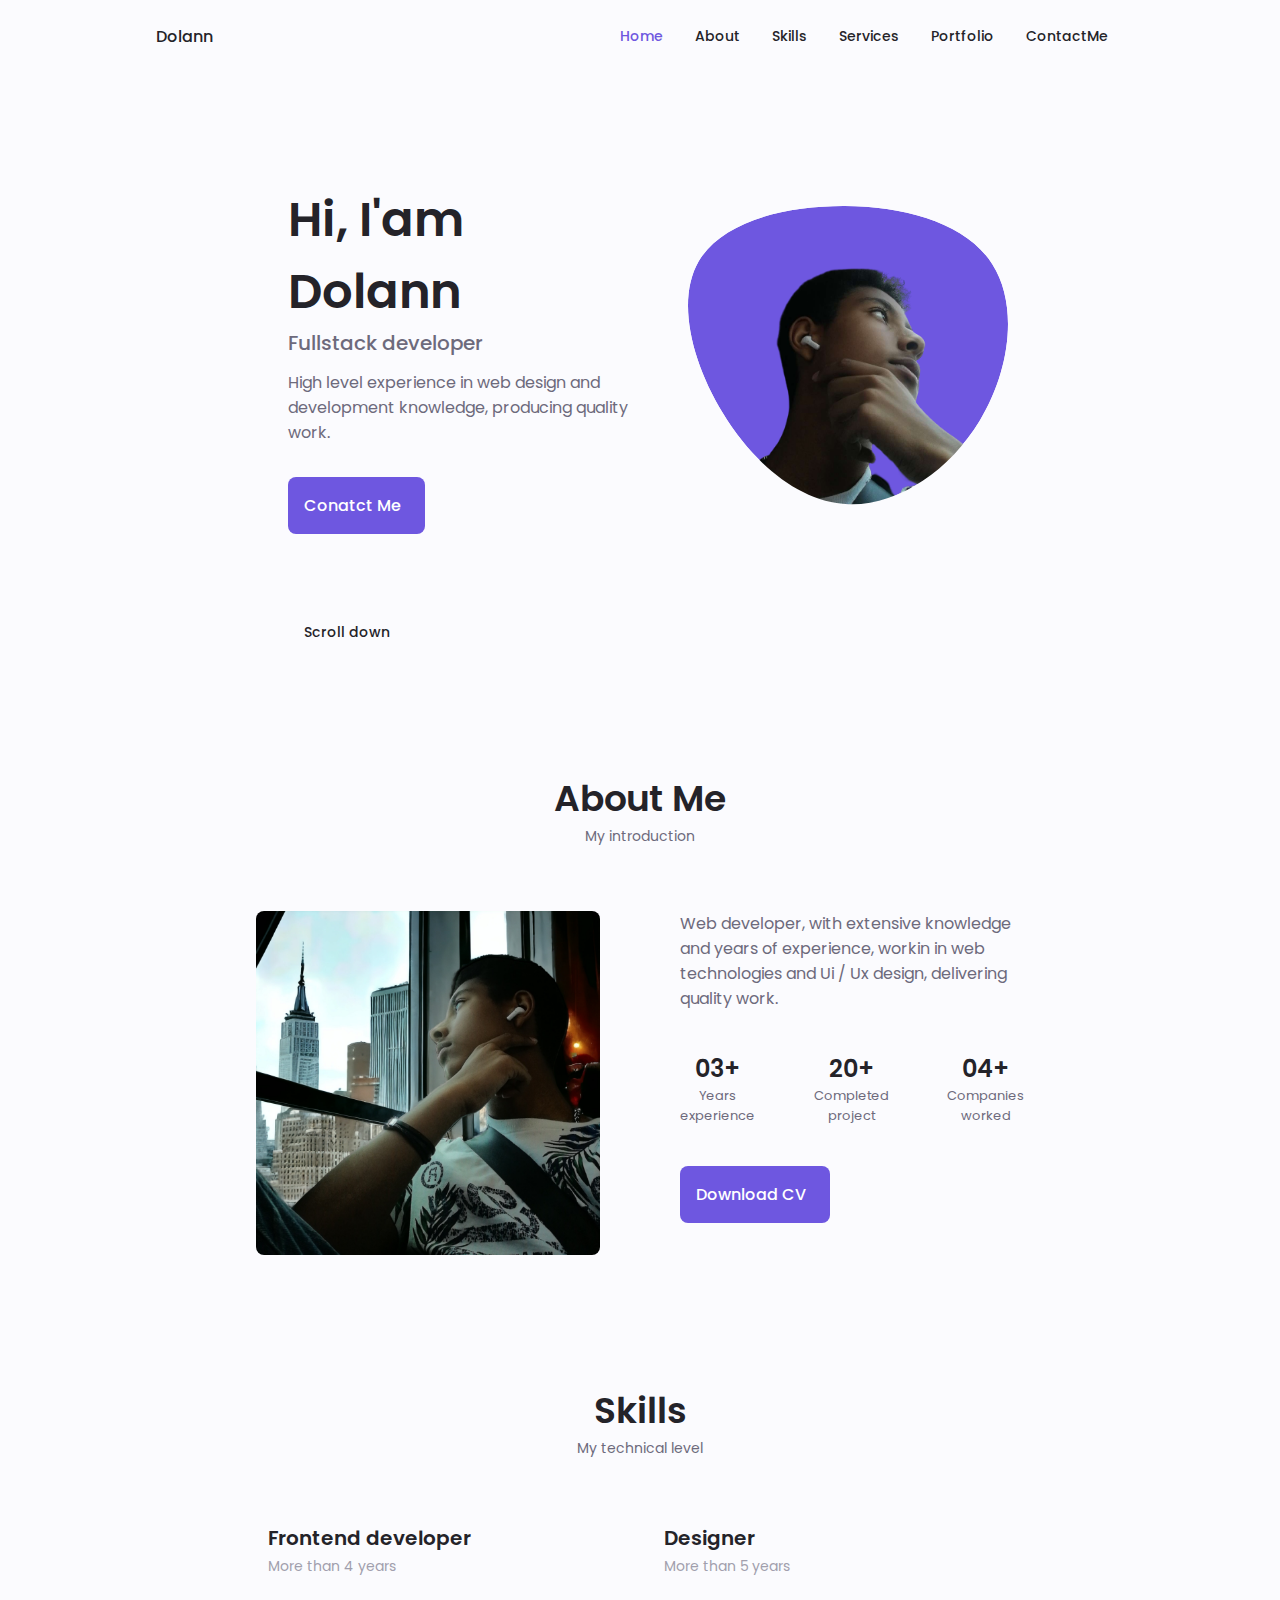
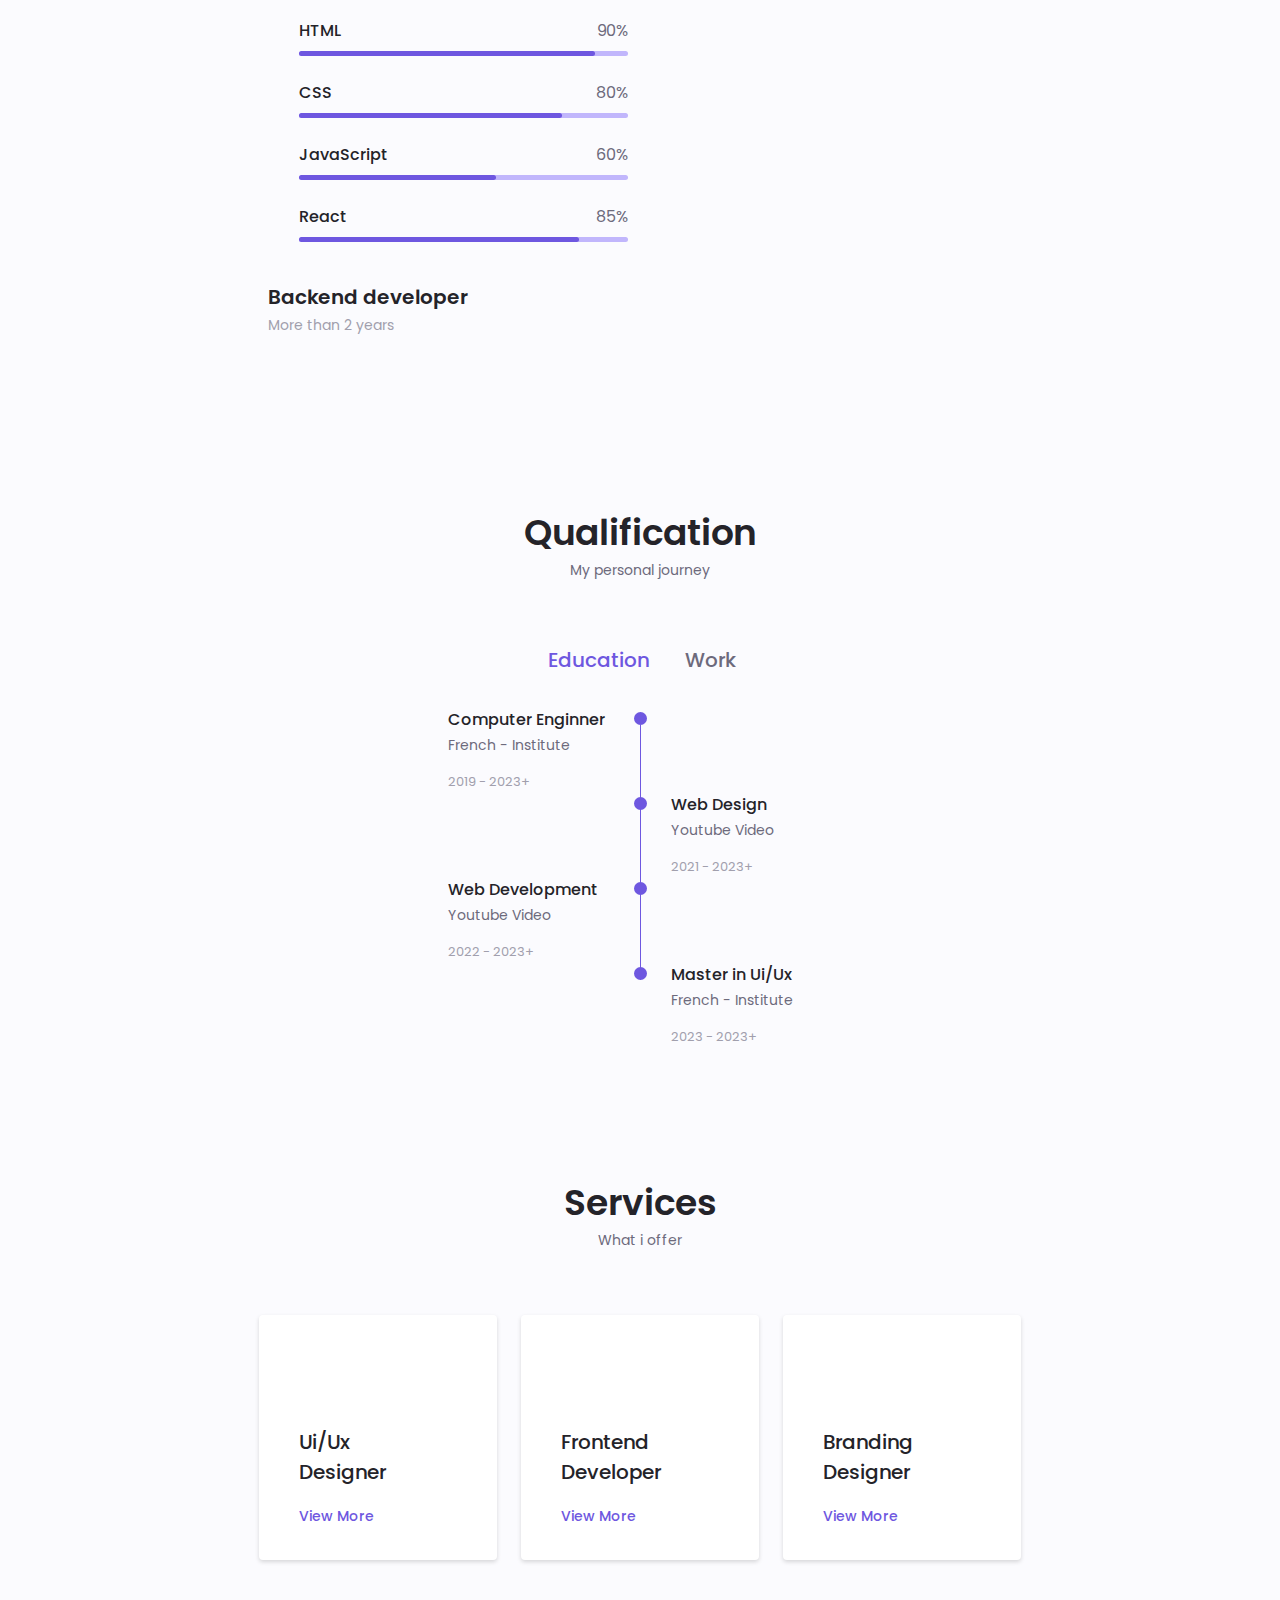
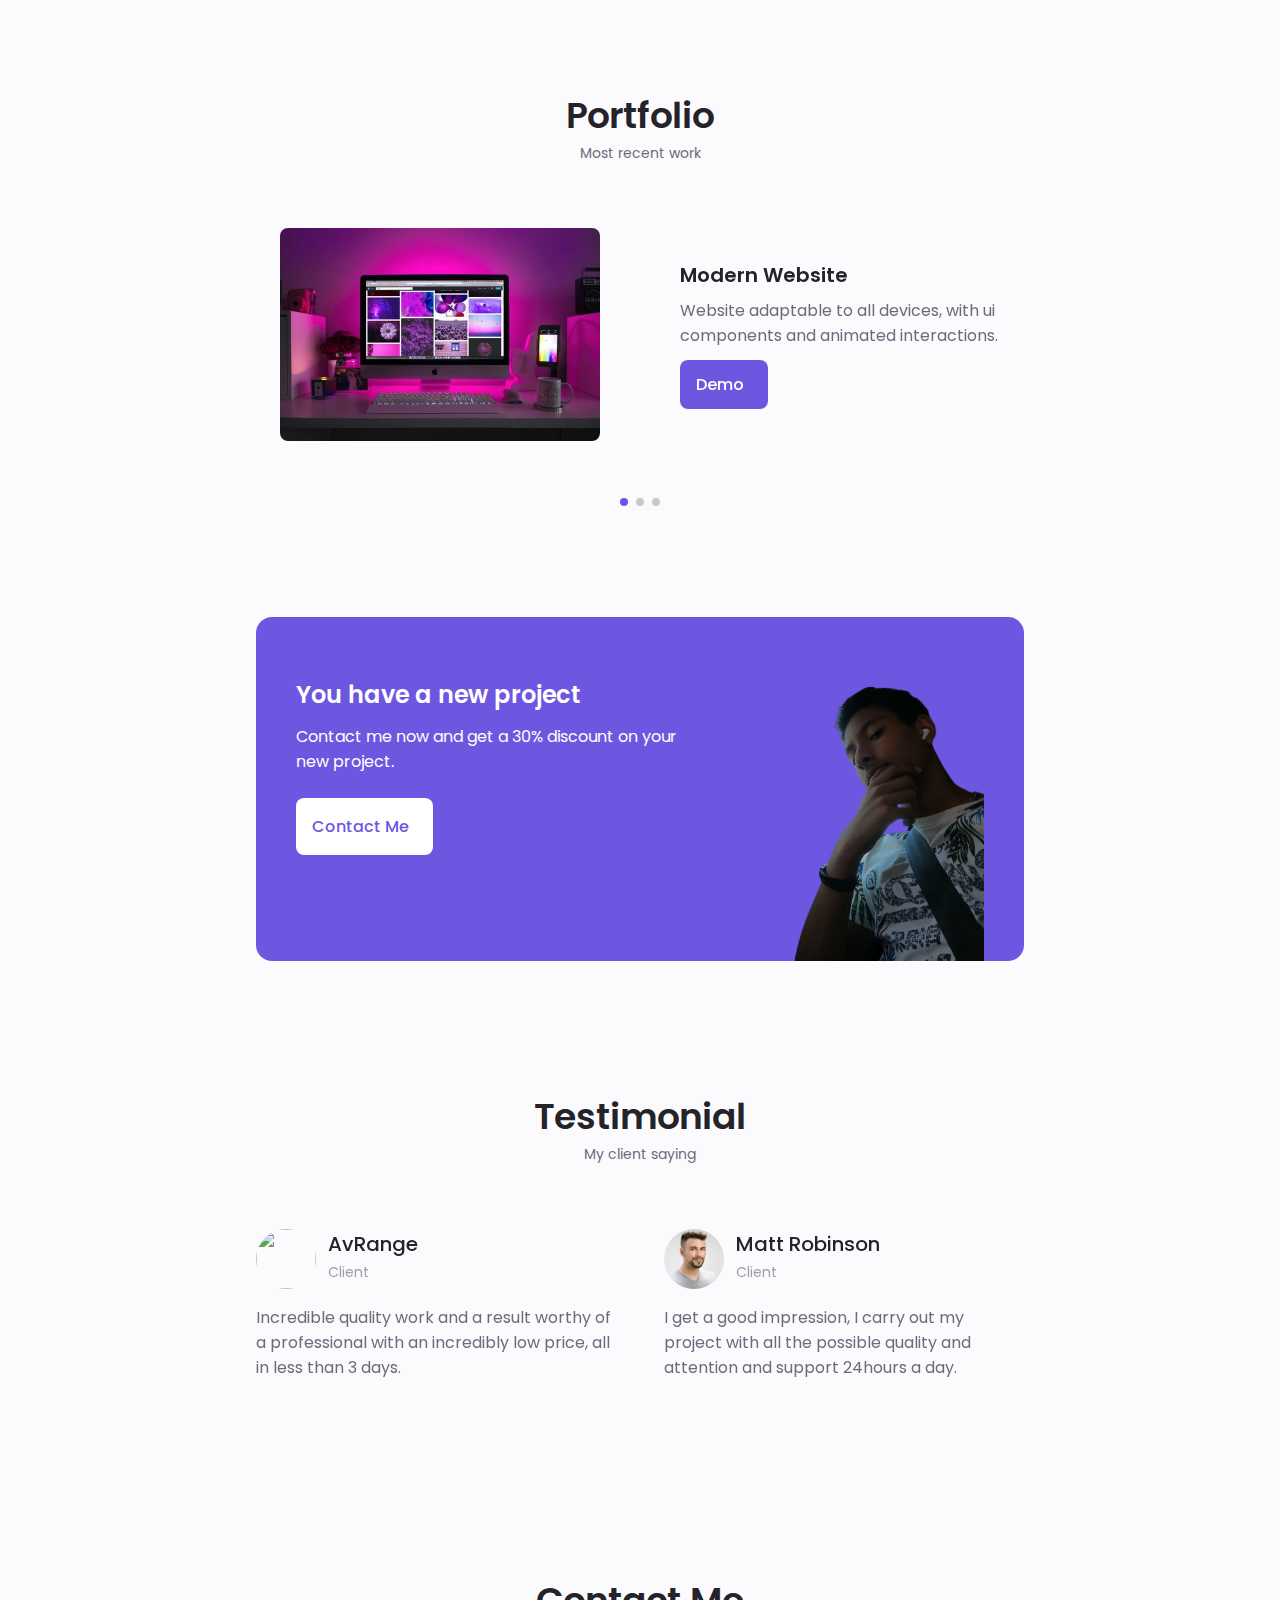
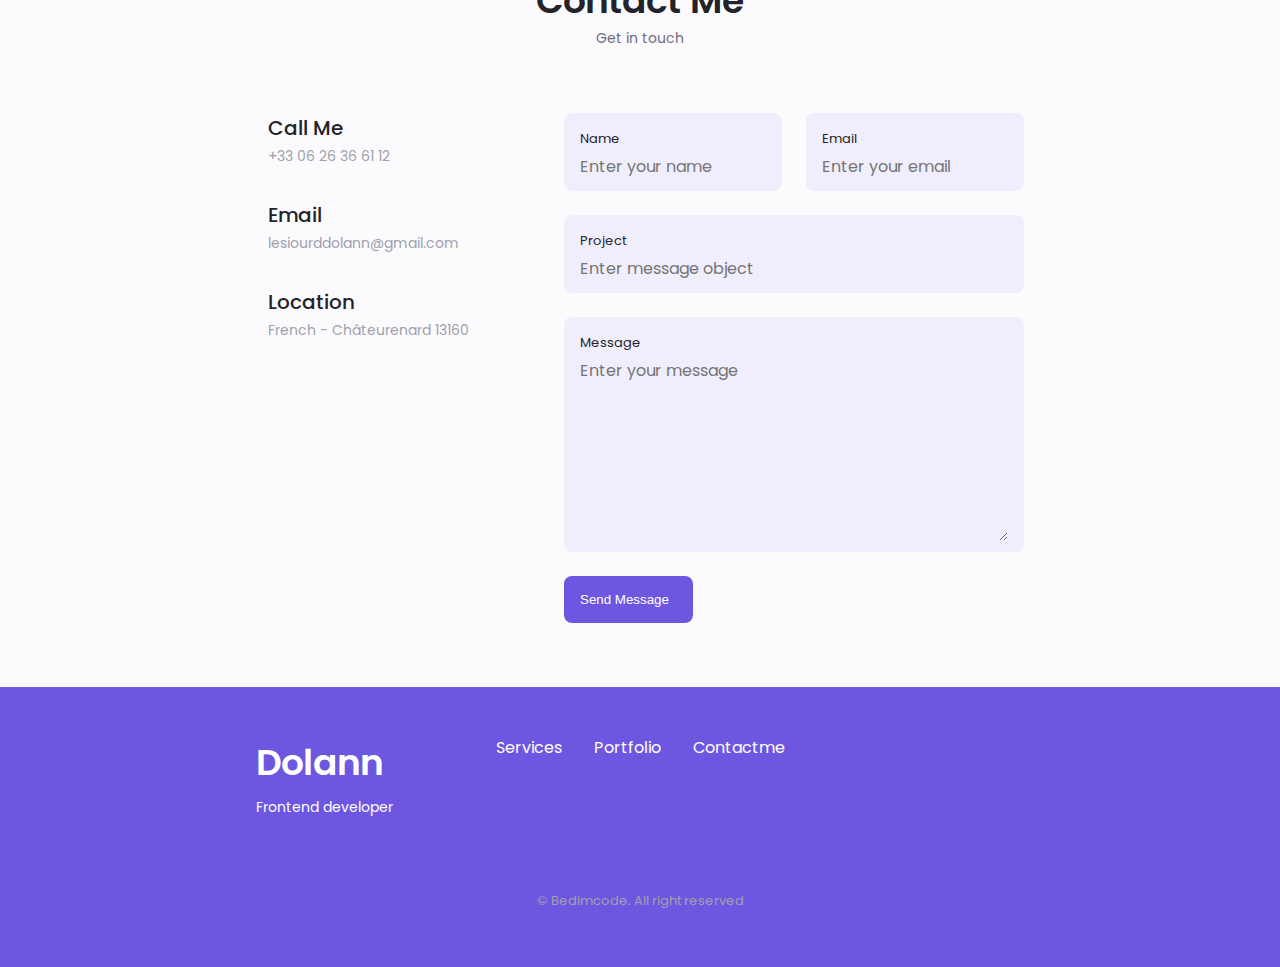
==== commit 56603f80: "Add files via upload" ====
--- a/index.html
+++ b/index.html
@@ -111,7 +111,7 @@
 
                     <div class="home__data">
                         <h1 class="home__title">Hi, I'am Dolann</h1>
-                        <h3 class="home__subtitle">Frontend developer</h3>
+                        <h3 class="home__subtitle">Fullstack developer</h3>
                         <p class="home__description">High level experience in web design and development 
                             knowledge, producing quality work.</p>
                         <a href="#contact" class="button button--flex">
@@ -145,7 +145,7 @@
 
                     <div class="about__info">
                         <div>
-                            <span class="about__info-title">05+</span>
+                            <span class="about__info-title">03+</span>
                             <span class="about__info-name">Years <br> experience</span>
                         </div>
 
@@ -155,7 +155,7 @@
                         </div>
 
                         <div>
-                            <span class="about__info-title">03+</span>
+                            <span class="about__info-title">04+</span>
                             <span class="about__info-name">Companies <br> worked</span>
                         </div>
                     </div>
@@ -721,10 +721,10 @@
                     <div class="testimonial__content swiper-slide">
                         <div class="testimonial__data">
                             <div class="testimonial__header">
-                                <img src="assets/img/testimonial1.jpg" alt="" class="testimonial__img">
+                                <img src="assets/img/testimonial1.png" alt="" class="testimonial__img">
 
                                 <div>
-                                    <h3 class="testimonial__name">Sara Smith</h3>
+                                    <h3 class="testimonial__name">AvRange</h3>
                                     <span class="testimonial__client">Client</span>
                                 </div>
                             </div>
@@ -738,9 +738,9 @@
                             </div>
                         </div>
 
-                        <p class="testimonial__description">I get a good impression, I carry 
-                            out my project with all the possible quality and attention and 
-                            support 24hours a day.
+                        <p class="testimonial__description">Incredible quality work and 
+                            a result worthy of a professional with an incredibly low 
+                            price, all in less than 3 days.
                         </p>
                     </div>
 
@@ -775,10 +775,10 @@
                     <div class="testimonial__content swiper-slide">
                         <div class="testimonial__data">
                             <div class="testimonial__header">
-                                <img src="assets/img/testimonial3.jpg" alt="" class="testimonial__img">
+                                <img src="assets/img/testimonial3.png" alt="" class="testimonial__img">
 
                                 <div>
-                                    <h3 class="testimonial__name">Raul Harris</h3>
+                                    <h3 class="testimonial__name">WOG</h3>
                                     <span class="testimonial__client">Client</span>
                                 </div>
                             </div>
@@ -792,9 +792,9 @@
                             </div>
                         </div>
 
-                        <p class="testimonial__description">I get a good impression, I carry 
-                            out my project with all the possible quality and attention and 
-                            support 24hours a day.
+                        <p class="testimonial__description">A truly incredible job, my video 
+                            game website and super efficient thanks to these professional 
+                            quality services, I highly recommend this developer.
                         </p>
                     </div>
                 </div>
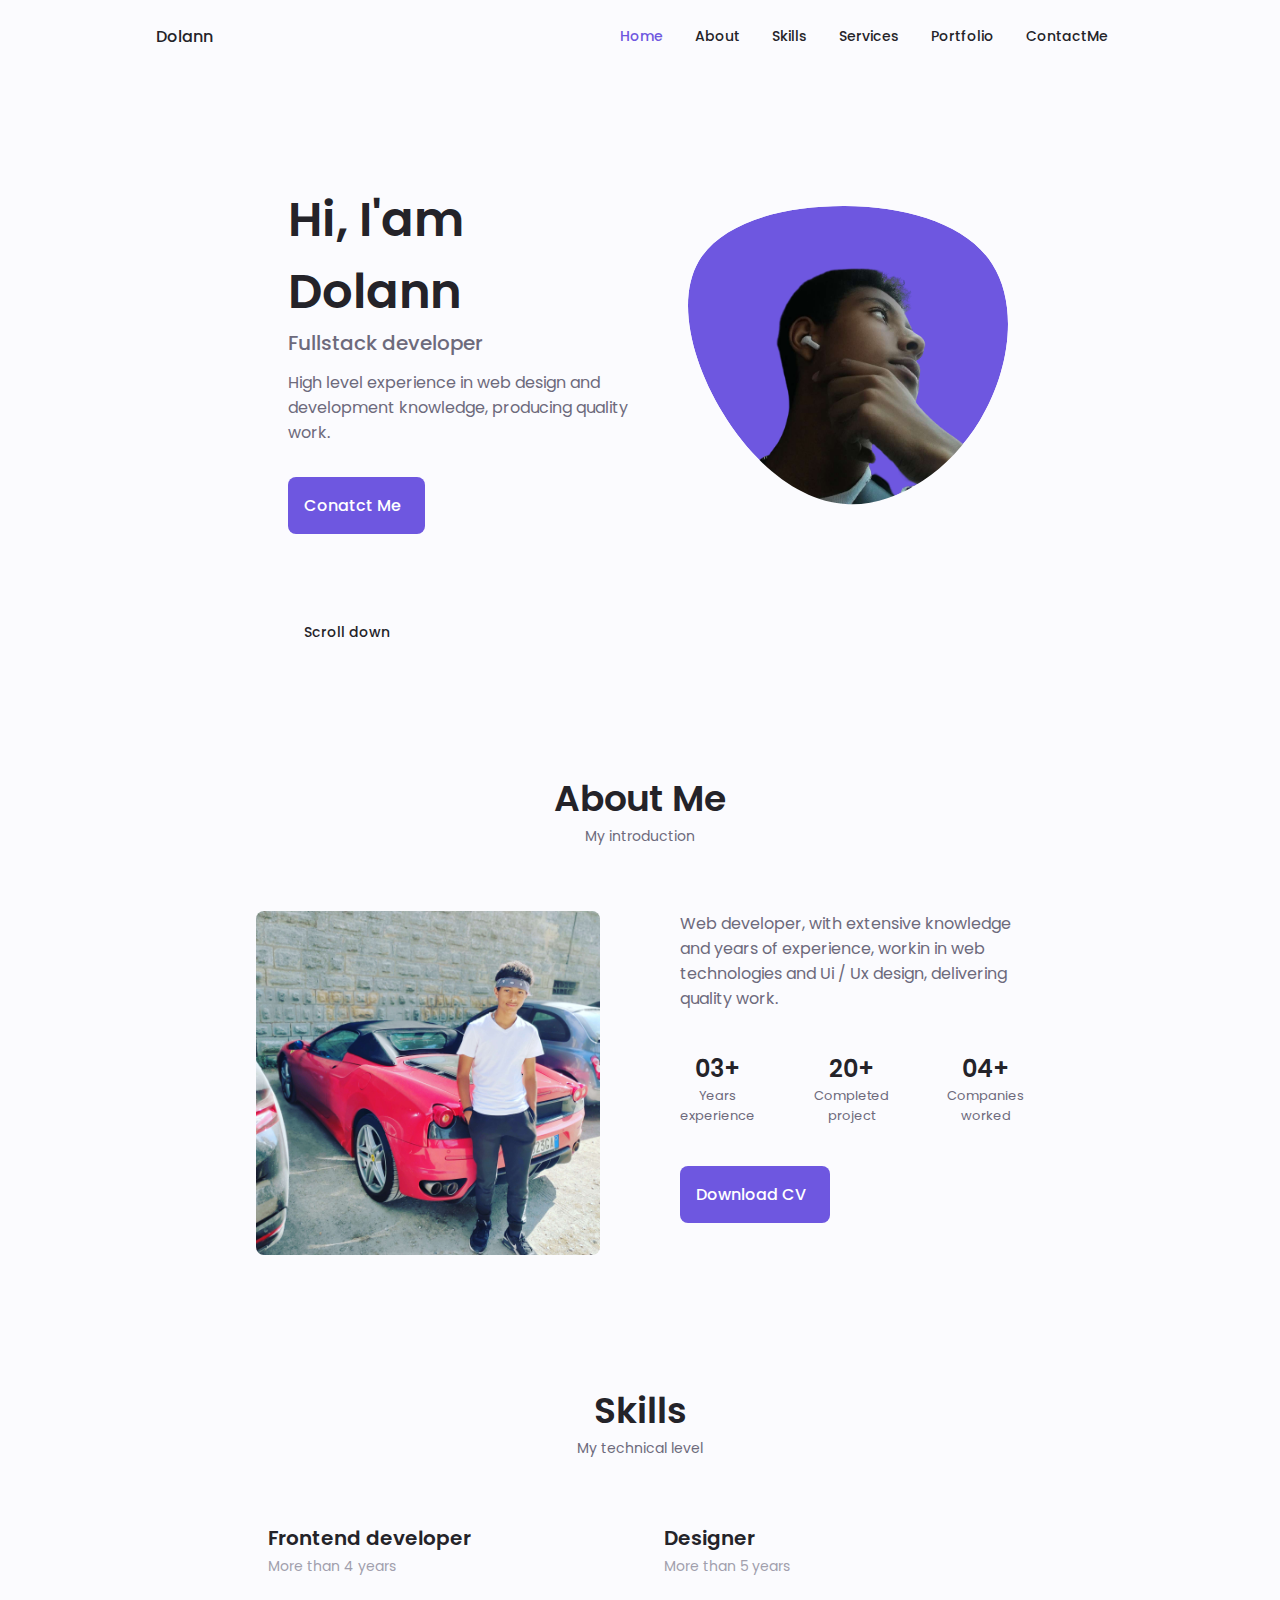
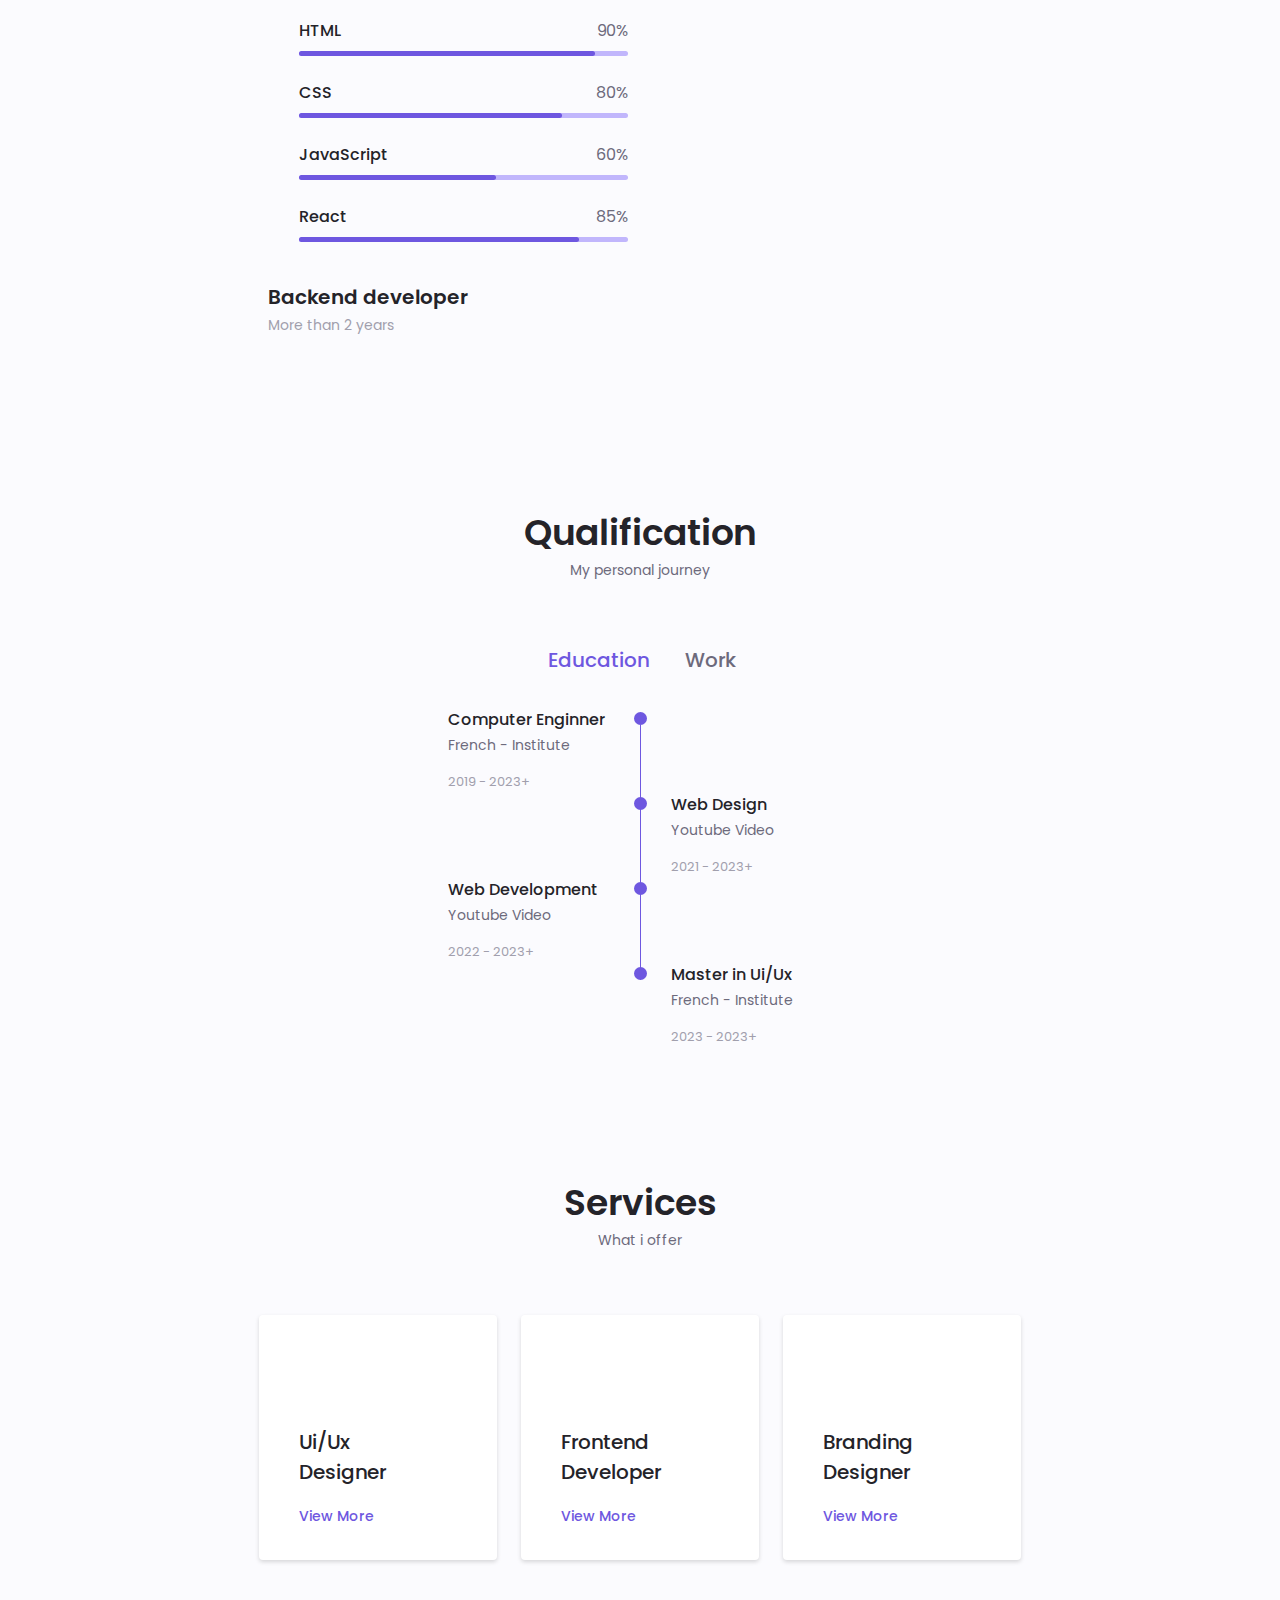
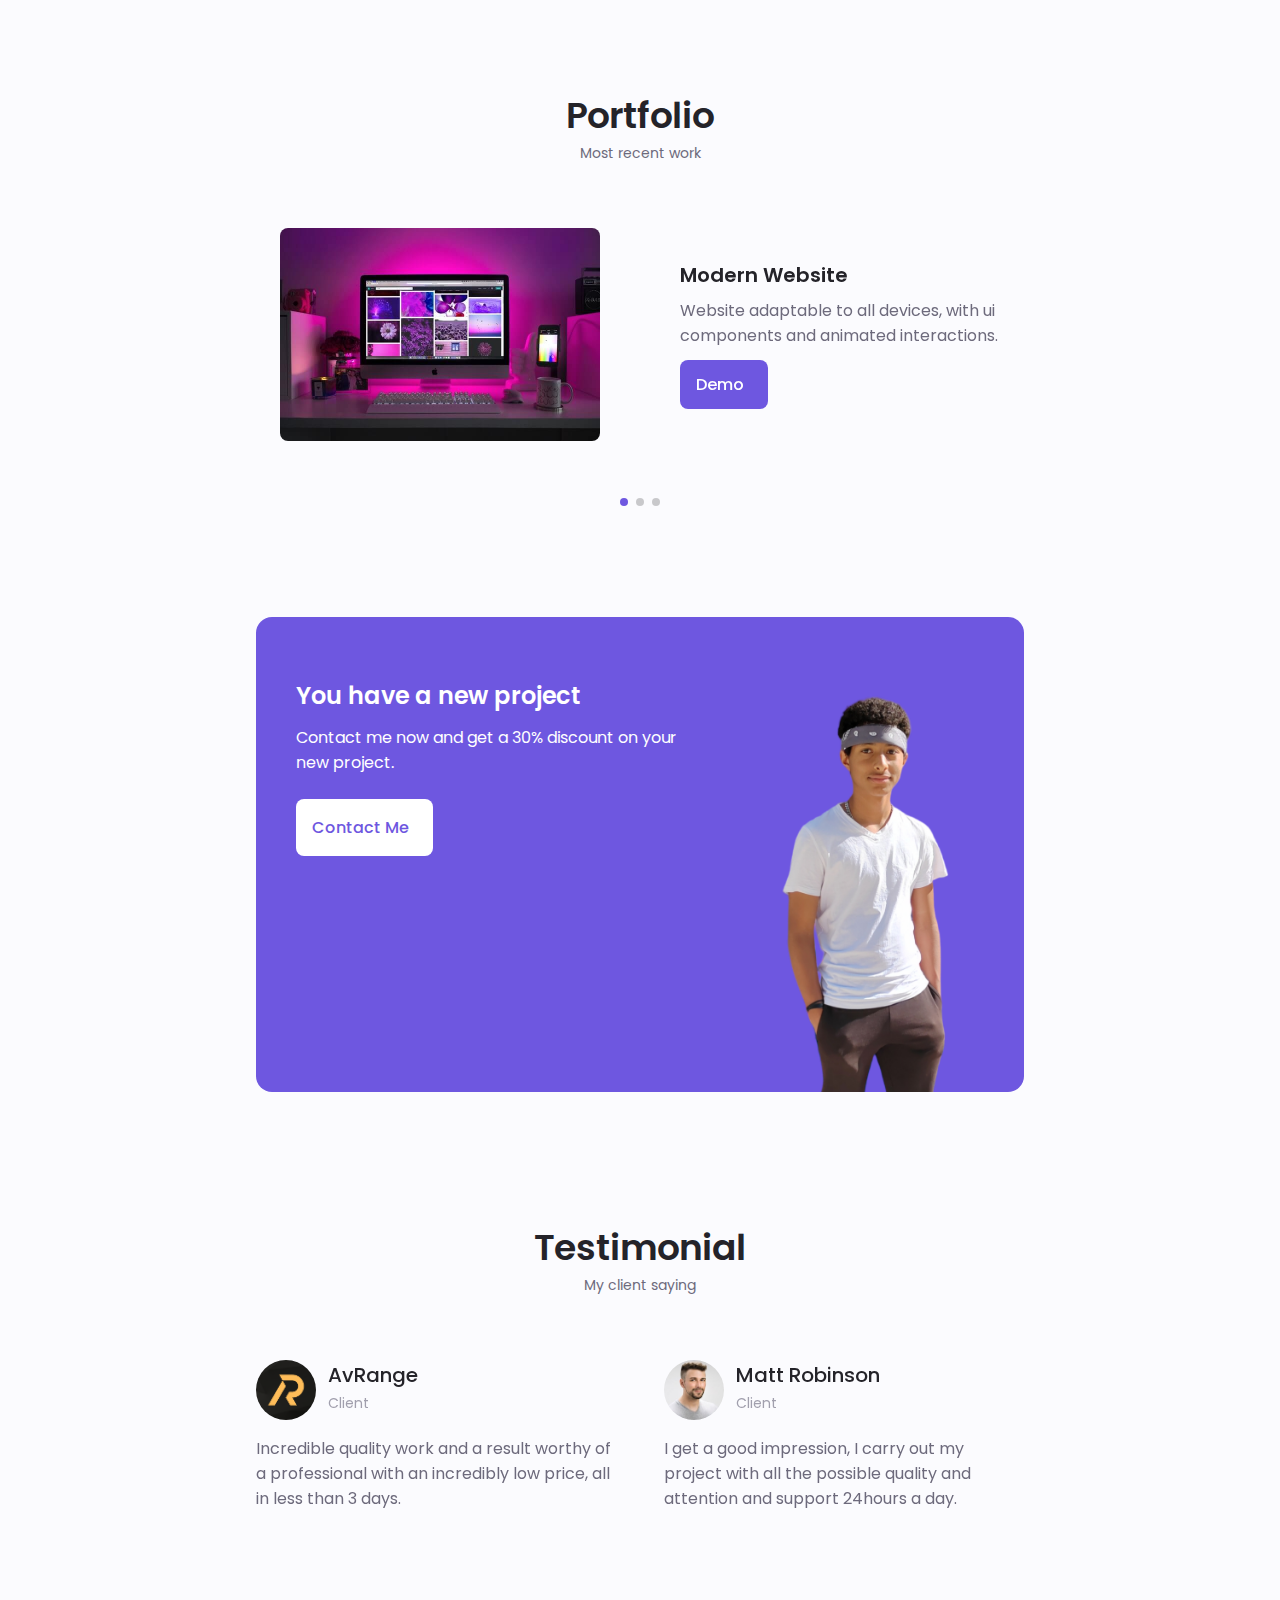
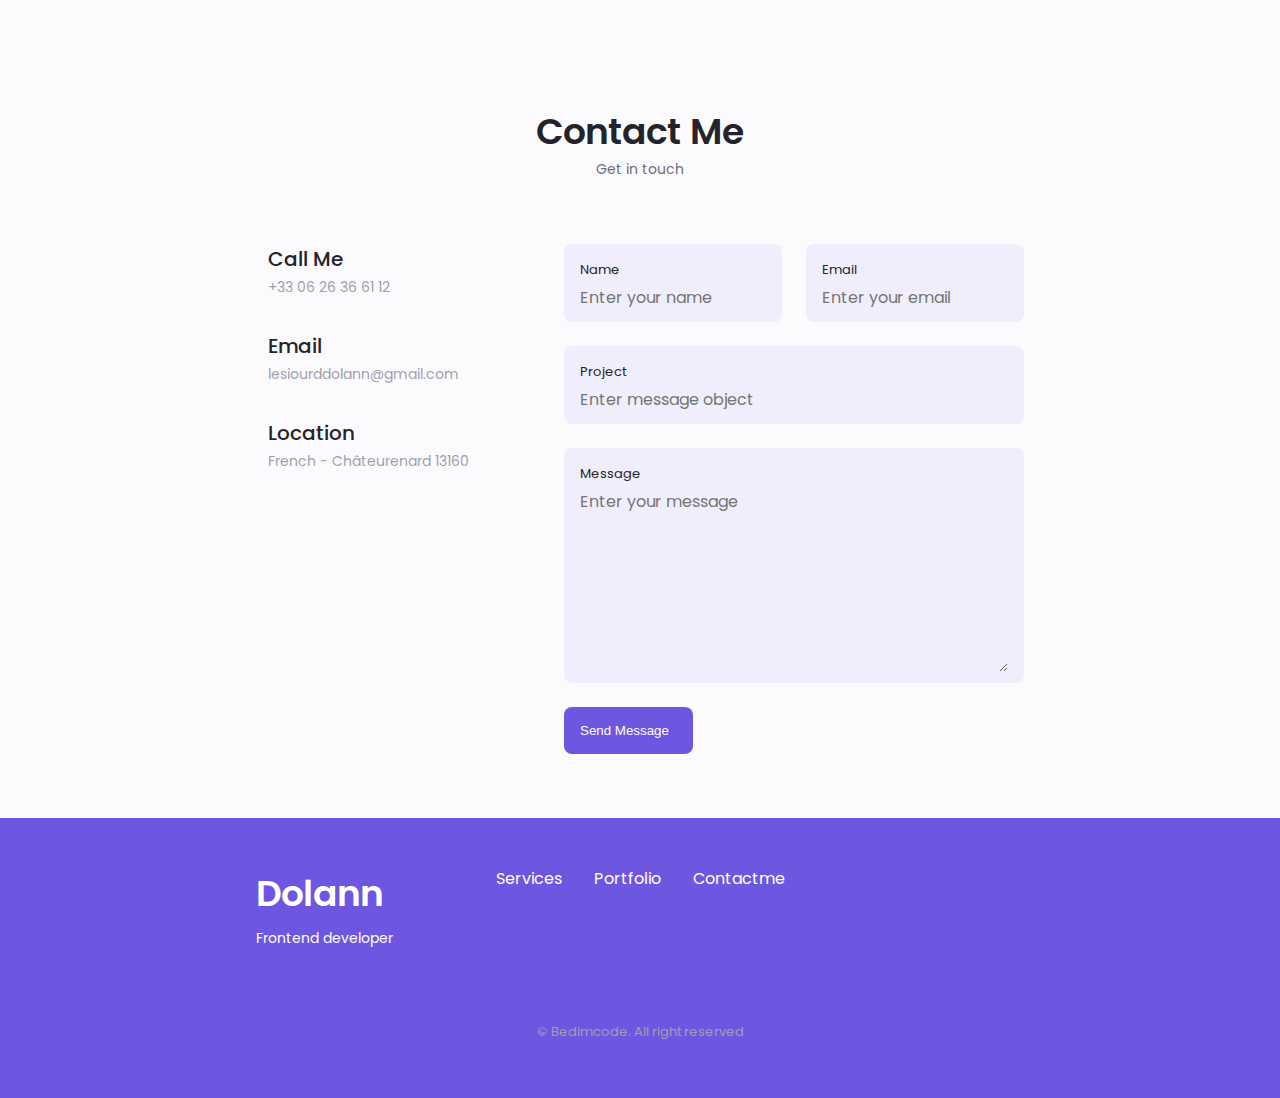
==== commit deff7970: "Update index.html" ====
--- a/index.html
+++ b/index.html
@@ -937,10 +937,10 @@
             console.log(email, subject, body)
             Email.send({
                 Host : "smtp.elasticemail.com",
-                Username : "lesiourddolann@gmail.com",
-                Password : "BE266871ED582EB4E25542C86276D19464C5",
+                Username : "l.dolann.freelance@gmail.com",
+                Password : "F936E3649CF894D4BA83FEE0D11DA86ACB01",
                 To : email,
-                From : 'lesiourddolann@gmail.com',
+                From : 'l.dolann.freelance@gmail.com',
                 Subject : subject,
                 Body : body
             }).then(
@@ -949,4 +949,4 @@
         })
     </script>
 </body>
-</html>+</html>
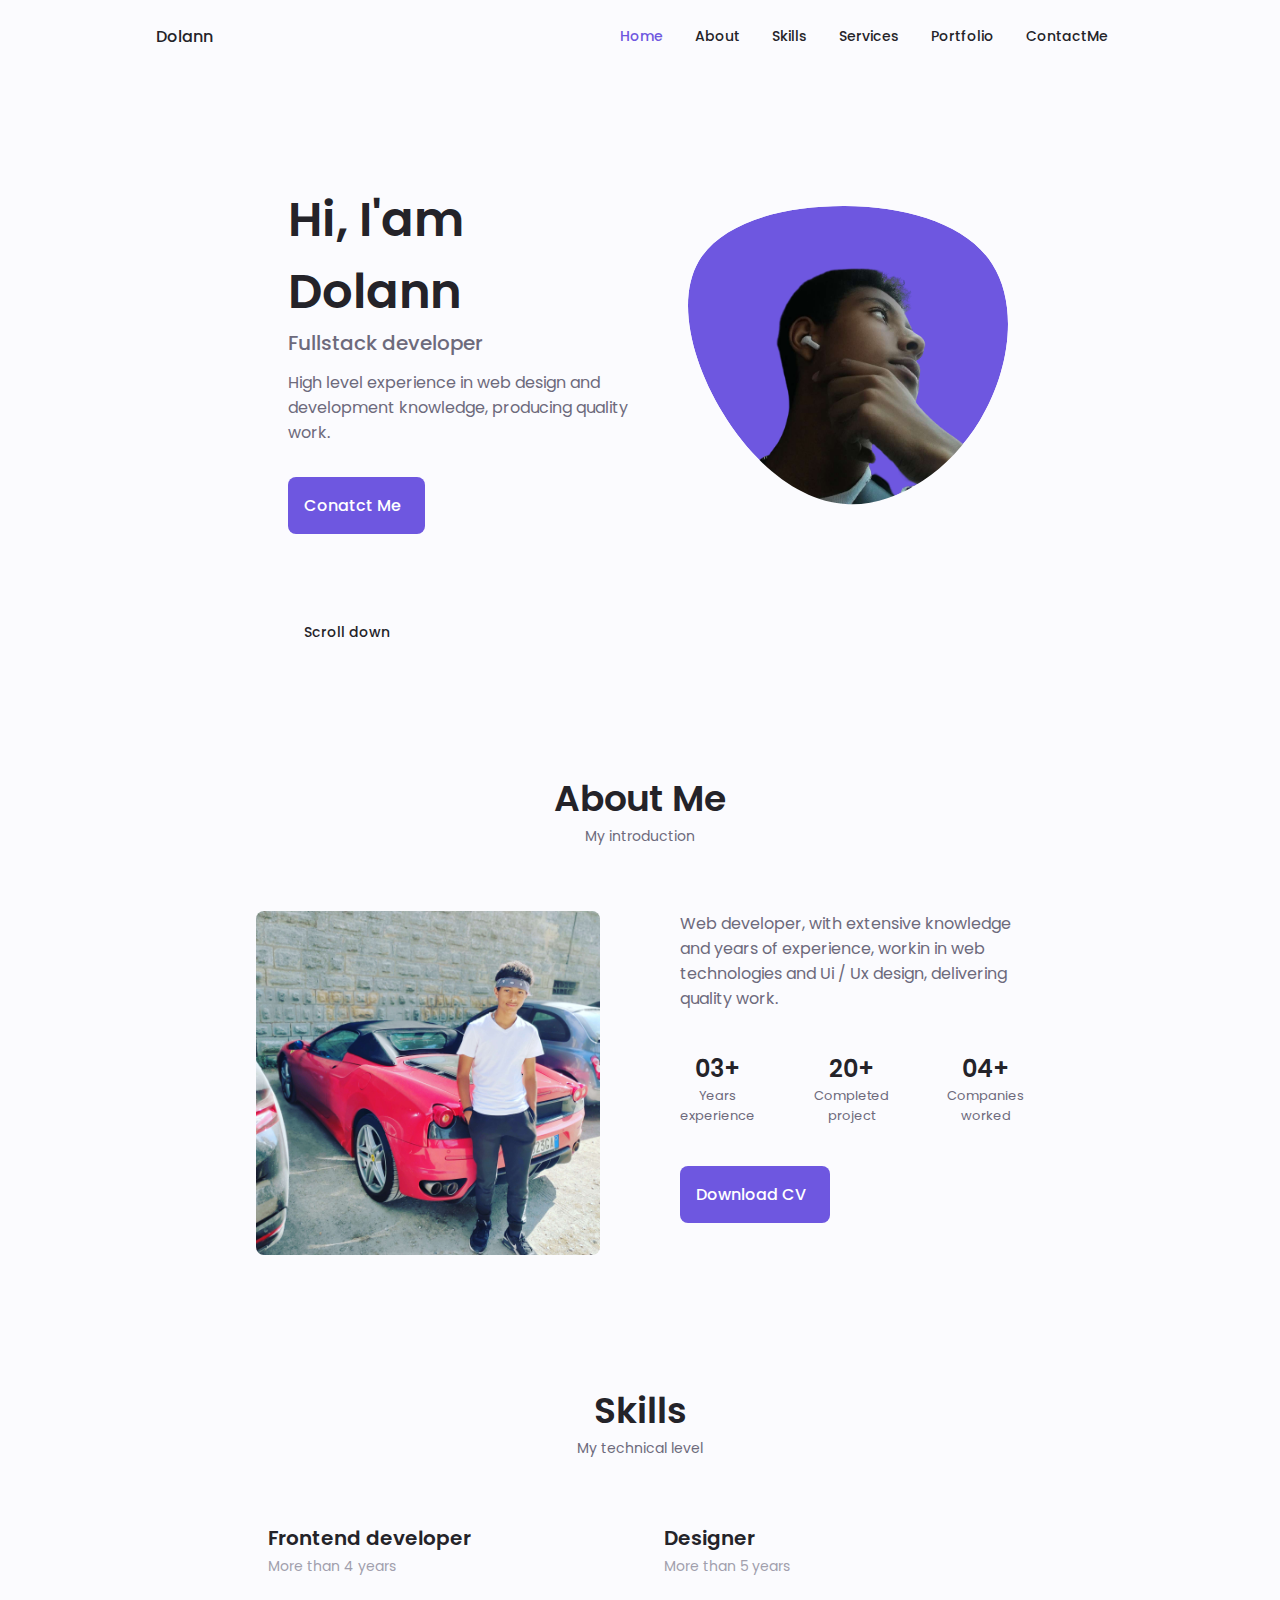
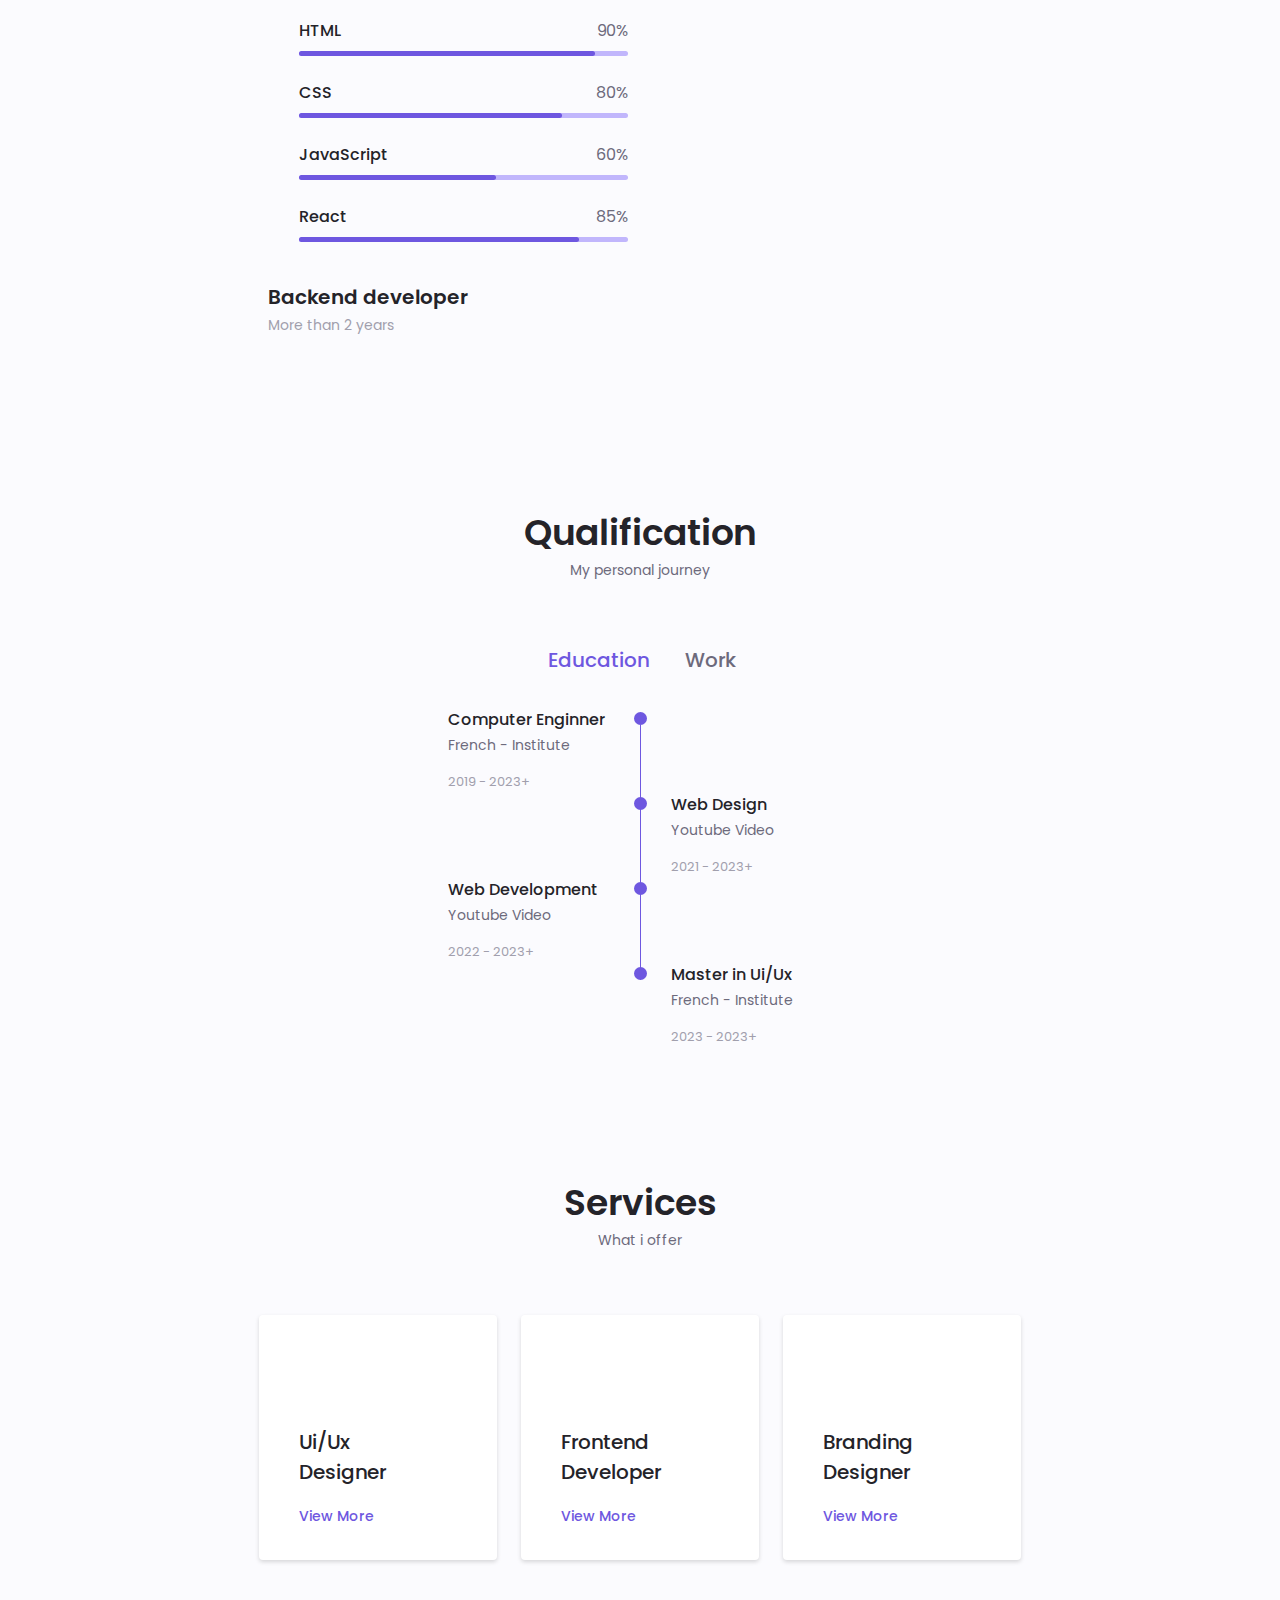
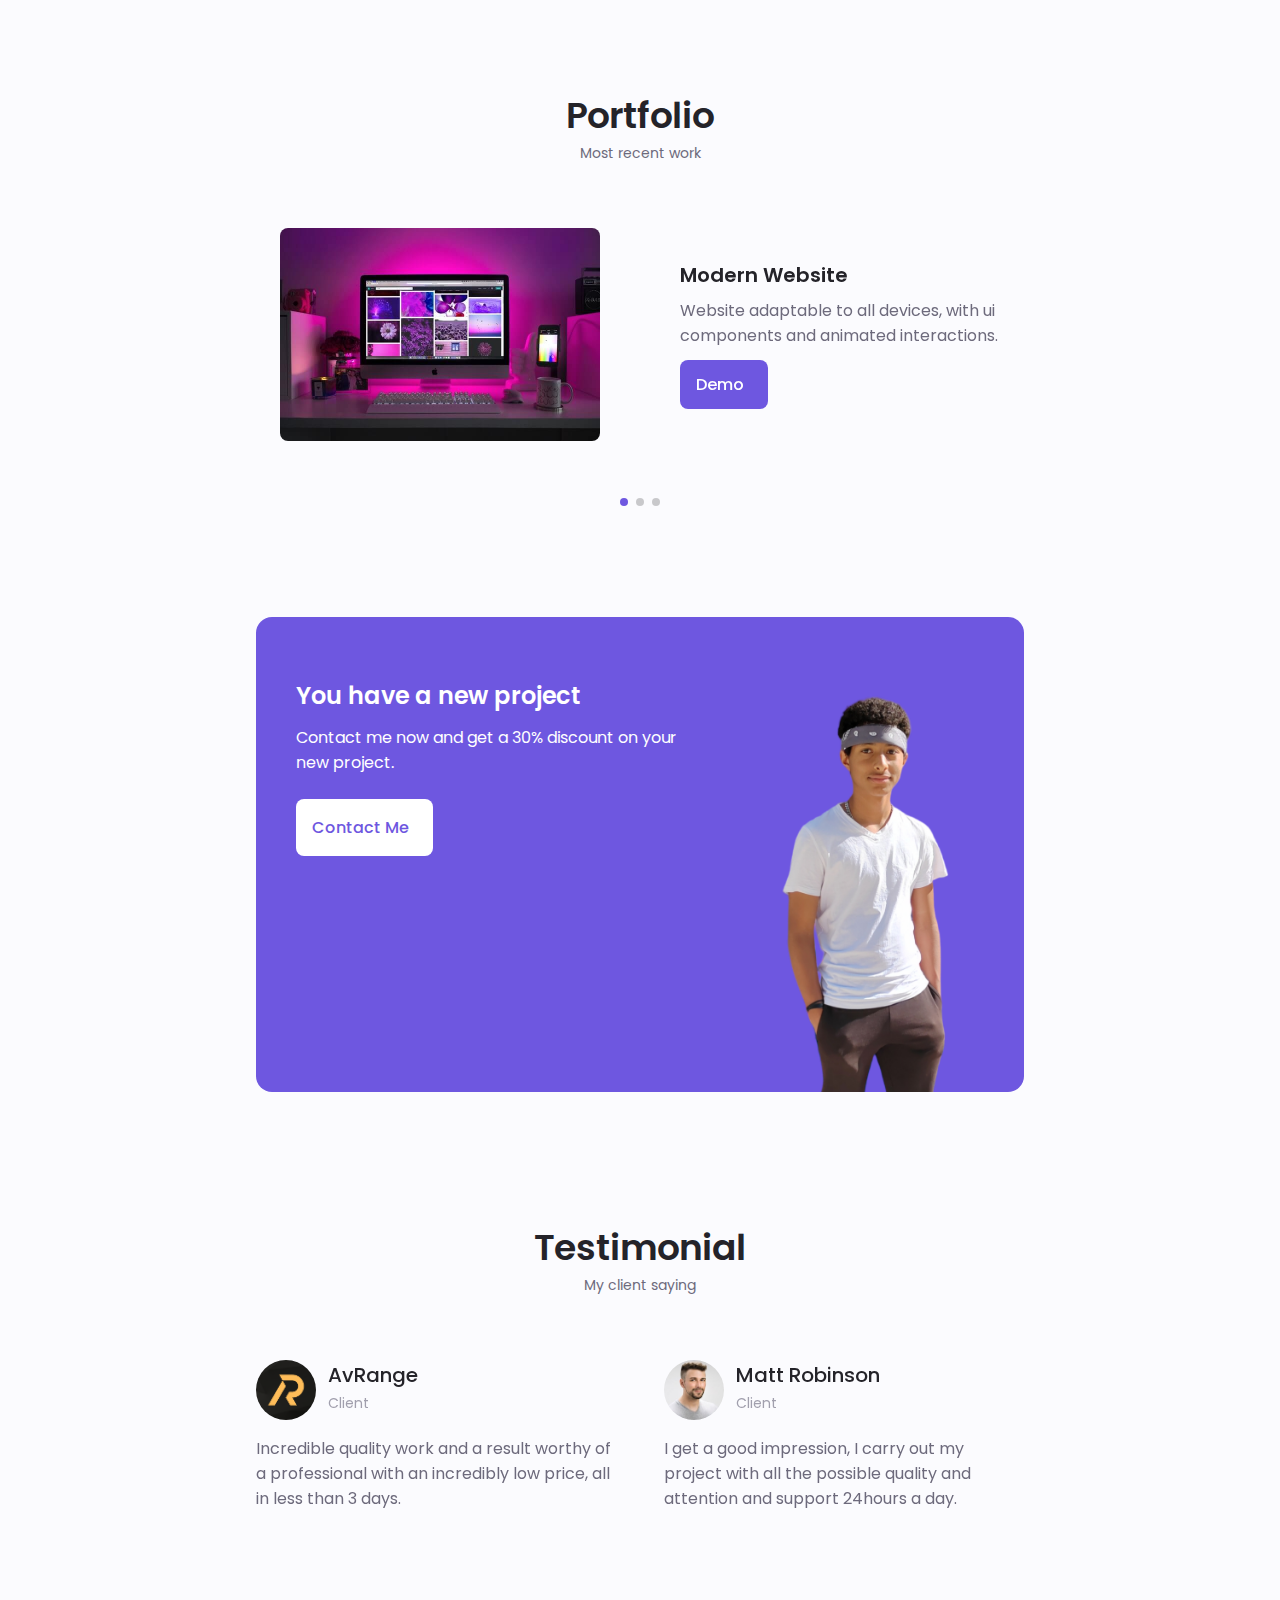
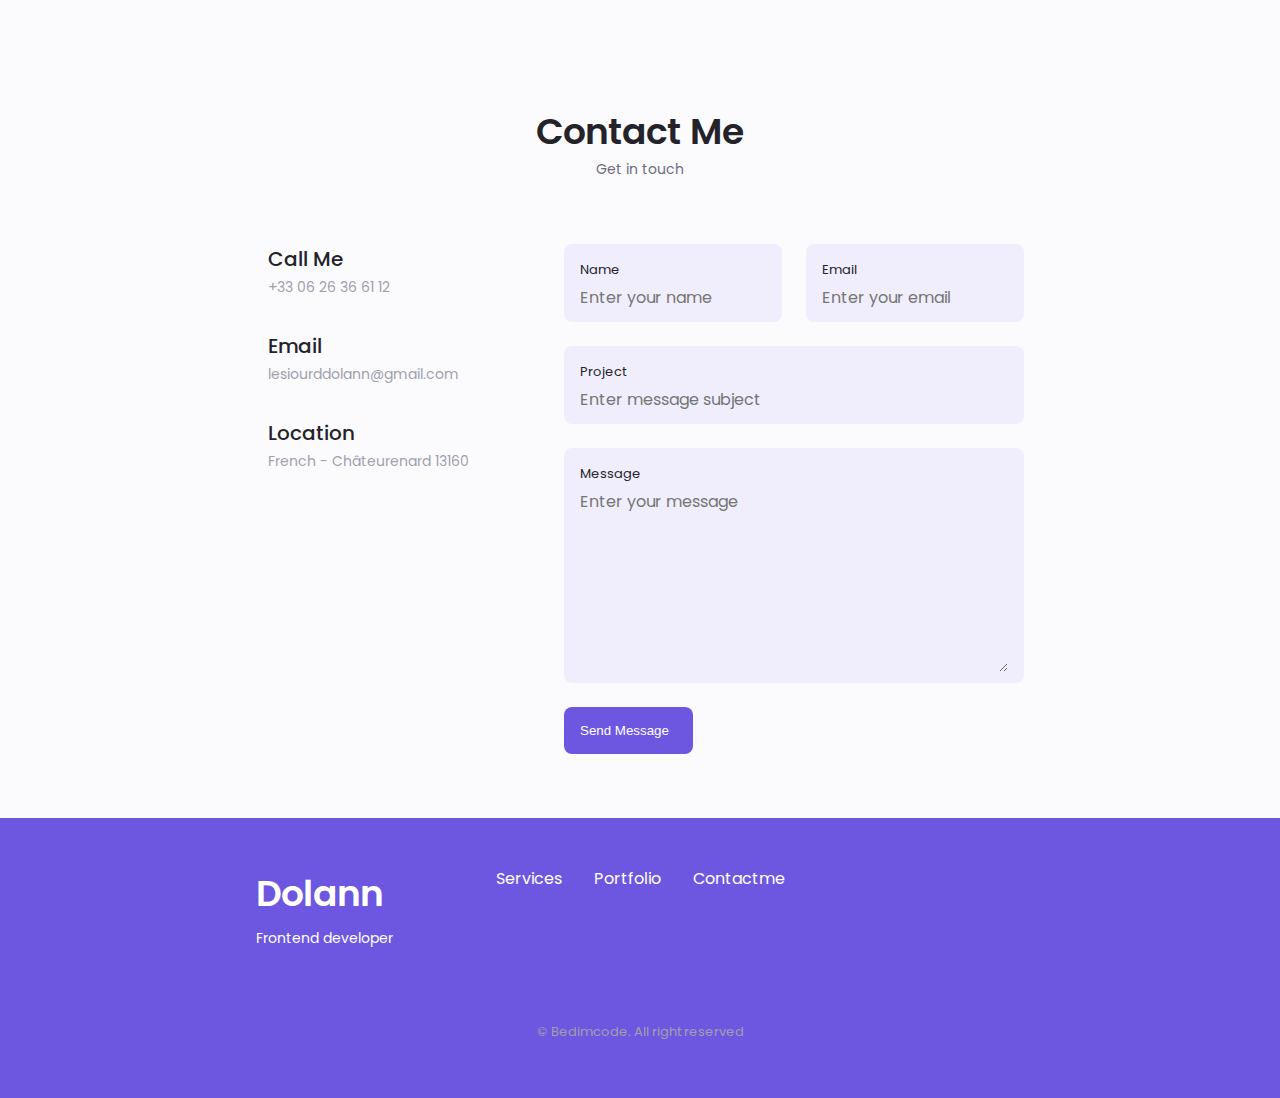
==== commit 0a16d377: "Amélioration V1" ====
--- a/index.html
+++ b/index.html
@@ -839,29 +839,30 @@
                     </div>
                 </div>
 
-                <form action="" name="contact" method="POST" data-netlify="true" class="contact__form grid">
+                <form action="https://api.web3forms.com/submit" name="contact" method="POST" class="contact__form grid">
+                    <input type="hidden" name="access_key" value="422025f2-9f6d-4da7-b93c-bdca6be2d5f1">
                     <div class="contact__inputs grid">
                         <div class="contact__content">
-                            <label for="" class="contact__label">Name</label>
-                            <input type="text" id="name" class="contact__input" autocomplete="off" required="required" placeholder="Enter your name">
+                            <formText class="contact__label">Name</formText>
+                            <input type="text" id="name" name="name" class="contact__input" autocomplete="off" required placeholder="Enter your name">
                         </div>
                         <div class="contact__content">
-                            <label for="" class="contact__label">Email</label>
-                            <input type="email" id="email" class="contact__input" autocomplete="off" required="required" placeholder="Enter your email">
+                            <formText class="contact__label">Email</formText>
+                            <input type="email" id="email" name="email" class="contact__input" autocomplete="off" required placeholder="Enter your email">
                         </div>
                     </div>
                     <div class="contact__content">
-                        <label for="" class="contact__label">Project</label>
-                        <input type="text" id="subject" class="contact__input" autocomplete="off" placeholder="Enter message object">
+                        <formText class="contact__label">Project</formText>
+                        <input type="text" id="subject" name="from_name" class="contact__input" autocomplete="off" required placeholder="Enter message subject">
                     </div>
                     <div class="contact__content">
-                        <label for="" class="contact__label">Message</label>
-                        <textarea id="message" cols="0" rows="7" class="contact__input" autocomplete="off" required="required" placeholder="Enter your message"></textarea>
+                        <formText class="contact__label">Message</formText>
+                        <textarea id="message" name="message" cols="0" rows="7" class="contact__input" autocomplete="off" required placeholder="Enter your message"></textarea>
                     </div>
 
                     <div>
                         <button id="btn-submit" type="submit" class="button--send">
-                            <a href="" class="button button--flex">
+                            <a class="button button--flex">
                                 Send Message
                                 <i class="uil uil-message button__icon"></i>
                             </a>
@@ -923,7 +924,7 @@
     <script src="assets/js/main.js"></script>
 
     <!--==================== MAIL JS ====================-->
-    <script src="https://smtpjs.com/v3/smtp.js">
+    <!-- <script src="https://smtpjs.com/v3/smtp.js">
     </script>
     <script>
         var btnSubmit = document.getElementById('btn-submit');
@@ -947,6 +948,6 @@
             message => alert(message)
             );
         })
-    </script>
+    </script> -->
 </body>
-</html>
+</html>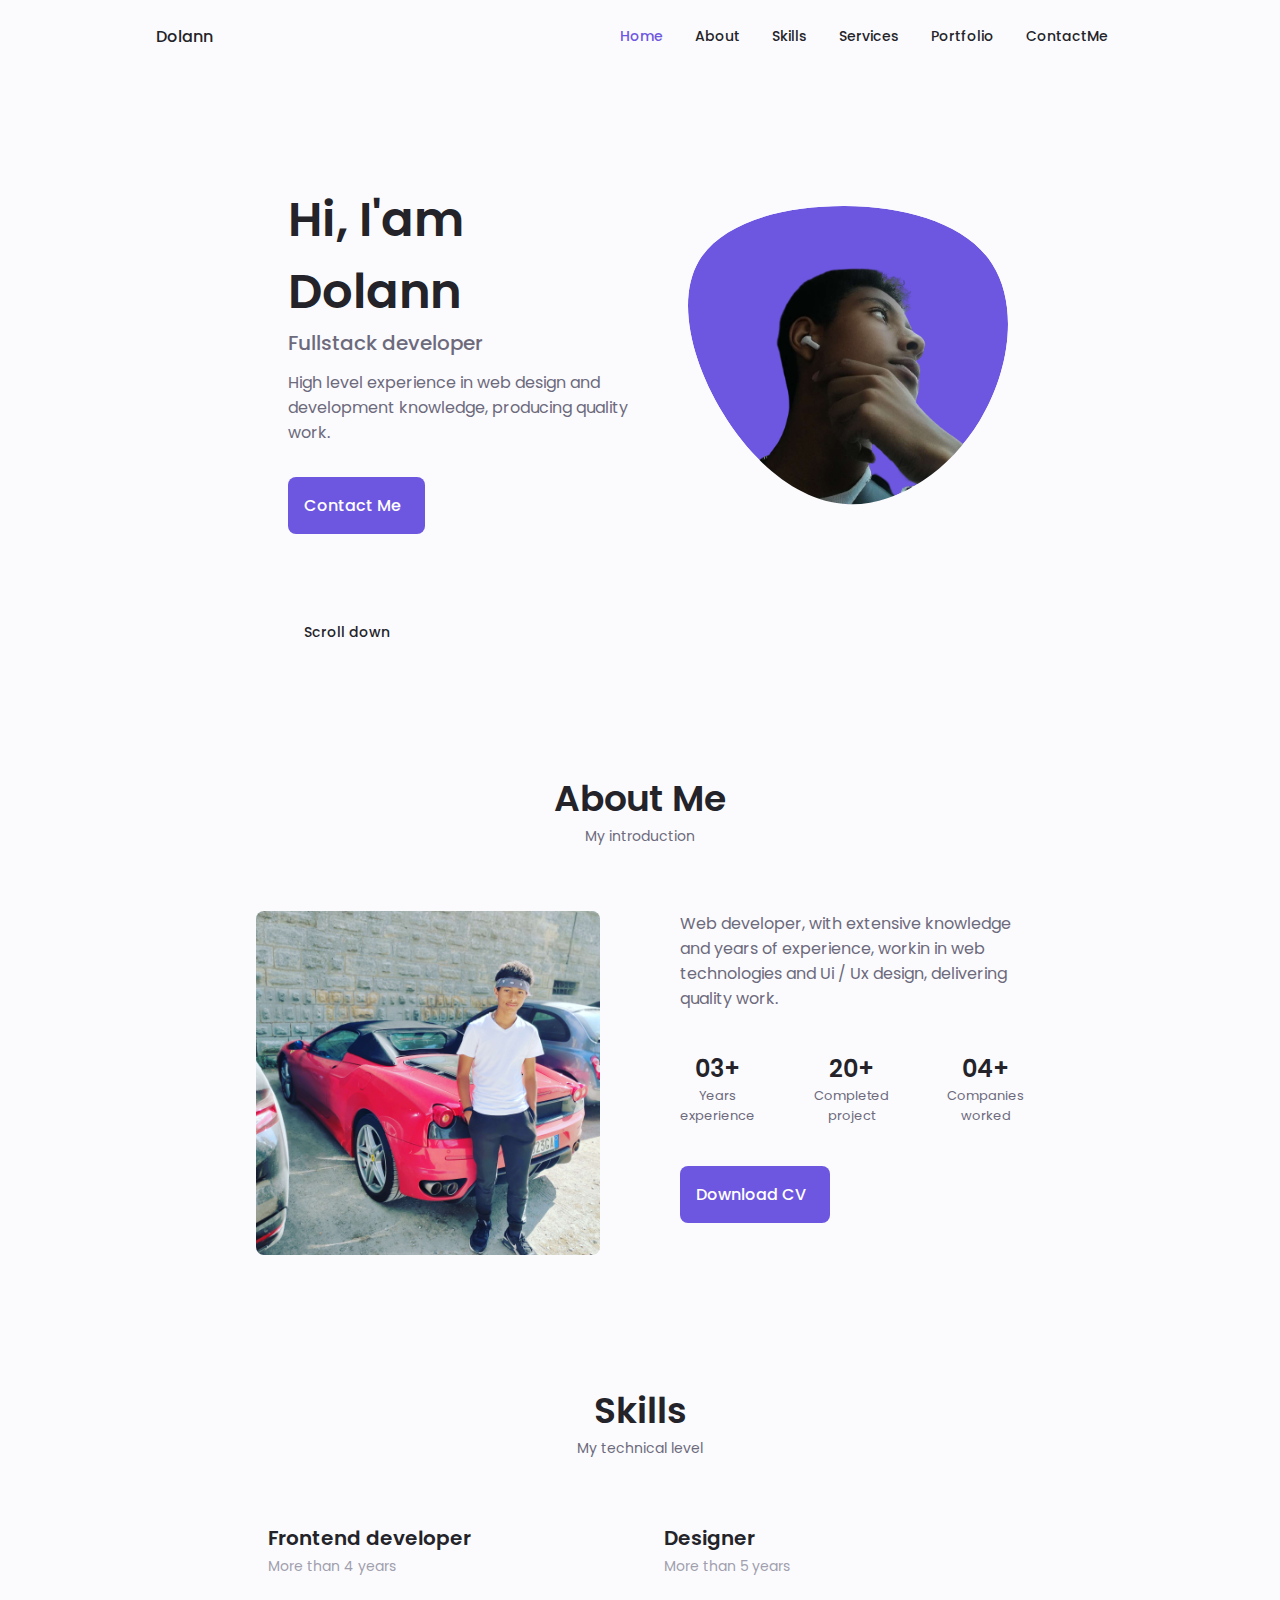
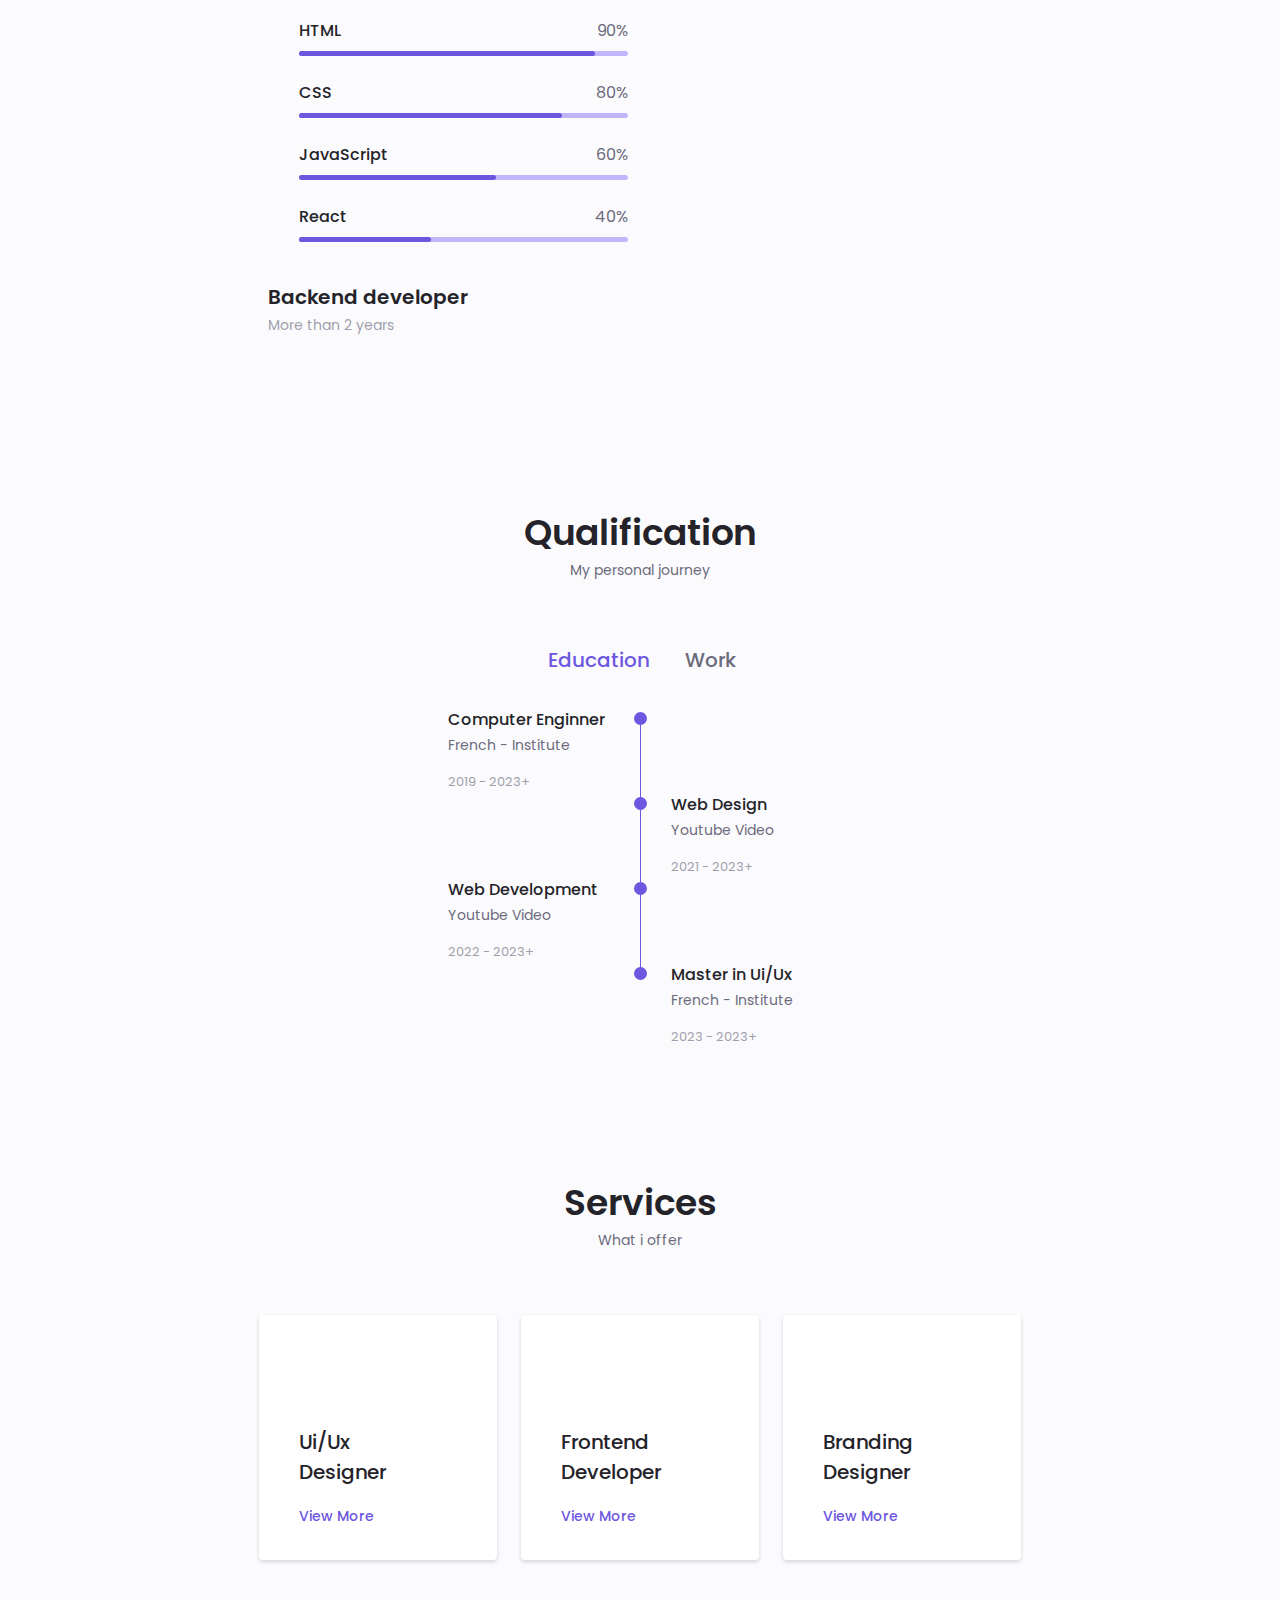
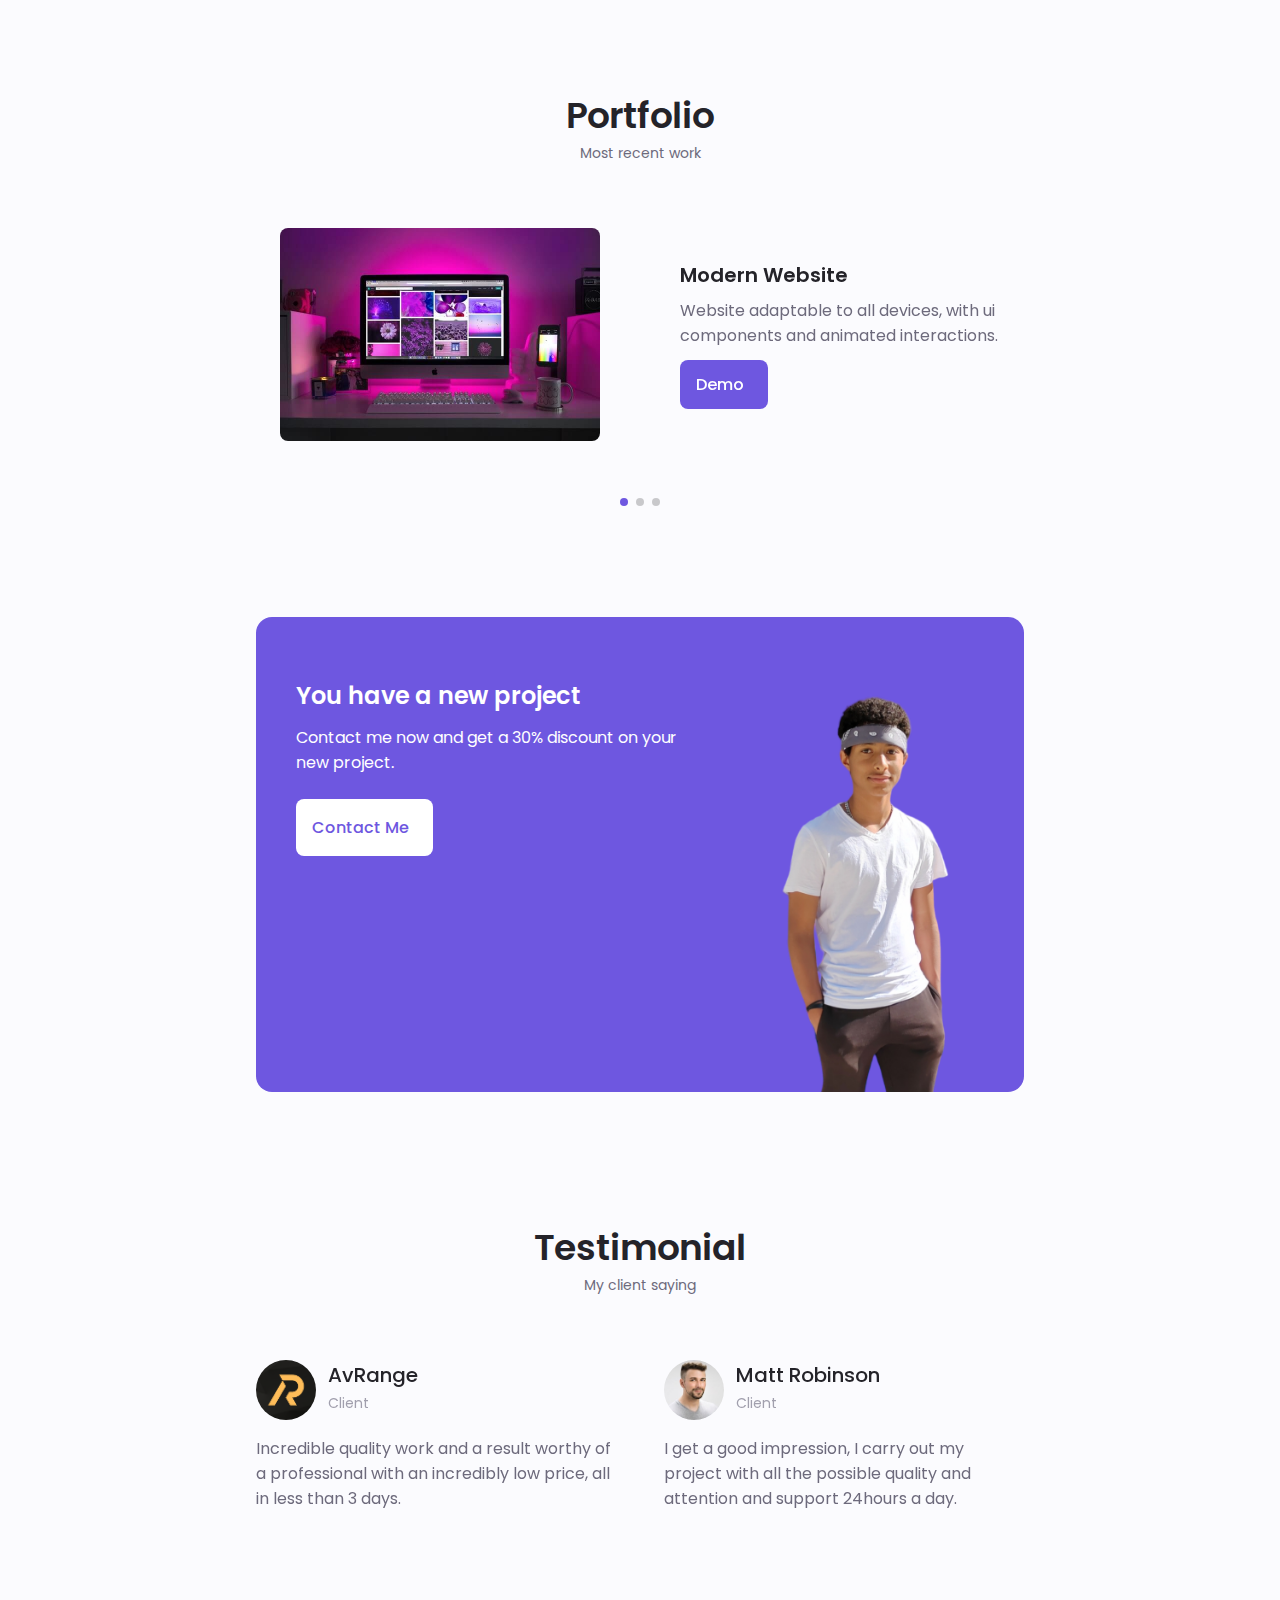
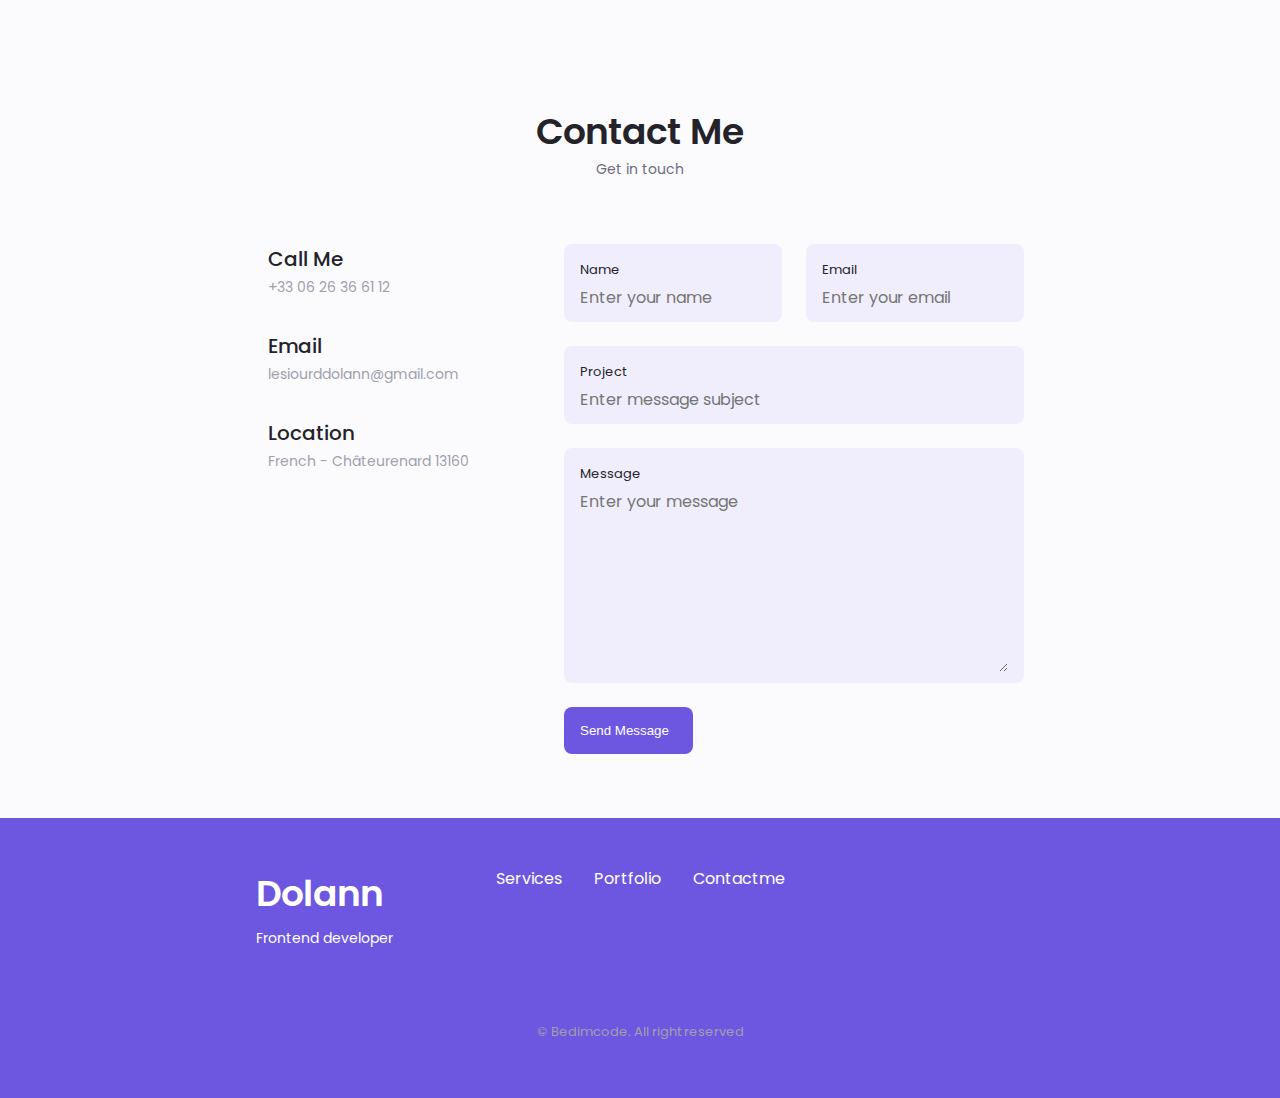
==== commit 6fc9596e: "Amélioration V1.5" ====
--- a/index.html
+++ b/index.html
@@ -1,5 +1,6 @@
 <!DOCTYPE html>
 <html lang="en">
+<!--==================== HEAD ====================-->
 <head>
     <meta charset="UTF-8">
     <meta name="viewport" content="width=device-width, initial-scale=1.0">
@@ -16,11 +17,12 @@
 
     <title>Responsive Portfolio Website</title>
 </head>
+<!--==================== BODY ====================-->
 <body>
     <!--==================== HEADER ====================-->
     <header class="header" id="header">
         <nav class="nav container">
-            <a href="#" class="nav__logo">Dolann</a>
+            <a href="" class="nav__logo">Dolann</a>
 
             <div class="nav__menu" id="nav-menu">
                 <ul class="nav__list grid">
@@ -81,7 +83,7 @@
                             <i class="uil uil-linkedin-alt"></i>
                         </a>
 
-                        <a href="https://dribbble.com/Dolann_L" target="_blank" class="home__social-icon">
+                        <a href="https://dribbble.com/DolannL" target="_blank" class="home__social-icon">
                             <i class="uil uil-dribbble"></i>
                         </a>
 
@@ -115,7 +117,7 @@
                         <p class="home__description">High level experience in web design and development 
                             knowledge, producing quality work.</p>
                         <a href="#contact" class="button button--flex">
-                            Conatct Me <i class="uil uil-message button__icon"></i>
+                            Contact Me <i class="uil uil-message button__icon"></i>
                         </a>
                     </div>
                 </div>
@@ -130,7 +132,6 @@
             </div>
         </section>
 
-
         <!--==================== ABOUT ====================-->
         <section class="about section" id="about">
             <h2 class="section__title">About Me</h2>
@@ -223,7 +224,7 @@
                             <div class="skills__data">
                                 <div class="skills__titles">
                                     <h3 class="skills__name">React</h3>
-                                    <span class="skills__number">85%</span>
+                                    <span class="skills__number">40%</span>
                                 </div>
                                 <div class="skills__bar">
                                     <span class="skills__percentage skills__react"></span>
@@ -249,7 +250,7 @@
                             <div class="skills__data">
                                 <div class="skills__titles">
                                     <h3 class="skills__name">PHP</h3>
-                                    <span class="skills__number">80%</span>
+                                    <span class="skills__number">75%</span>
                                 </div>
                                 <div class="skills__bar">
                                     <span class="skills__percentage skills__php"></span>
@@ -259,17 +260,17 @@
                             <div class="skills__data">
                                 <div class="skills__titles">
                                     <h3 class="skills__name">Node Js</h3>
+                                    <span class="skills__number">60%</span>
+                                </div>
+                                <div class="skills__bar">
+                                    <span class="skills__percentage skills__node"></span>
+                                </div>
+                            </div>
+
+                            <div class="skills__data">
+                                <div class="skills__titles">
+                                    <h3 class="skills__name">Firebase</h3>
                                     <span class="skills__number">70%</span>
-                                </div>
-                                <div class="skills__bar">
-                                    <span class="skills__percentage skills__node"></span>
-                                </div>
-                            </div>
-
-                            <div class="skills__data">
-                                <div class="skills__titles">
-                                    <h3 class="skills__name">Firebase</h3>
-                                    <span class="skills__number">90%</span>
                                 </div>
                                 <div class="skills__bar">
                                     <span class="skills__percentage skills__firebase"></span>
@@ -317,7 +318,7 @@
                             <div class="skills__data">
                                 <div class="skills__titles">
                                     <h3 class="skills__name">Sketch</h3>
-                                    <span class="skills__number">85%</span>
+                                    <span class="skills__number">30%</span>
                                 </div>
                                 <div class="skills__bar">
                                     <span class="skills__percentage skills__sketch"></span>
@@ -327,7 +328,7 @@
                             <div class="skills__data">
                                 <div class="skills__titles">
                                     <h3 class="skills__name">Photoshop</h3>
-                                    <span class="skills__number">85%</span>
+                                    <span class="skills__number">50%</span>
                                 </div>
                                 <div class="skills__bar">
                                     <span class="skills__percentage skills__photoshop"></span>
@@ -744,7 +745,7 @@
                         </p>
                     </div>
 
-                    <!--==================== TESTIMONIAL 1 ====================-->
+                    <!--==================== TESTIMONIAL 2 ====================-->
                     <div class="testimonial__content swiper-slide">
                         <div class="testimonial__data">
                             <div class="testimonial__header">
@@ -771,7 +772,7 @@
                         </p>
                     </div>
 
-                    <!--==================== TESTIMONIAL 1 ====================-->
+                    <!--==================== TESTIMONIAL 3 ====================-->
                     <div class="testimonial__content swiper-slide">
                         <div class="testimonial__data">
                             <div class="testimonial__header">
@@ -841,6 +842,7 @@
 
                 <form action="https://api.web3forms.com/submit" name="contact" method="POST" class="contact__form grid">
                     <input type="hidden" name="access_key" value="422025f2-9f6d-4da7-b93c-bdca6be2d5f1">
+                    <input type="hidden" name="redirect" value="https://portfolio-dolann.netlify.app">
                     <div class="contact__inputs grid">
                         <div class="contact__content">
                             <formText class="contact__label">Name</formText>
@@ -899,10 +901,10 @@
                     <a href="https://www.facebook.com/profile.php?id=100092046423332" target="_blank" class="footer__social">
                         <i class="uil uil-facebook-f"></i>
                     </a>
-                    <a href="https://www.instagram.com/lesiourddolann/" target="_blank" class="footer__social">
+                    <a href="https://www.instagram.com/ui_dolann" target="_blank" class="footer__social">
                         <i class="uil uil-instagram"></i>
                     </a>
-                    <a href="https://twitter.com" target="_blank" class="footer__social">
+                    <a href="https://twitter.com/UI_Dolann" target="_blank" class="footer__social">
                         <i class="uil uil-twitter-alt"></i>
                     </a>
                 </div>
--- a/assets/css/styles.css
+++ b/assets/css/styles.css
@@ -523,30 +523,30 @@
     width: 60%;
 }
 .skills__react{
-    width: 85%;
+    width: 40%;
 }
 
 .skills__php{
-    width: 80%;
+    width: 75%;
 }
 .skills__node{
+    width: 60%;
+}
+.skills__firebase{
     width: 70%;
-}
-.skills__firebase{
-    width: 90%;
 }
 .skills__python{
     width: 55%;
 }
 
 .skills__figma{
-    width: 90%;
+    width: 80%;
 }
 .skills__sketch{
-    width: 85%;
+    width: 30%;
 }
 .skills__photoshop{
-    width: 85%;
+    width: 50%;
 }
 
 .skills__close .skills__list{
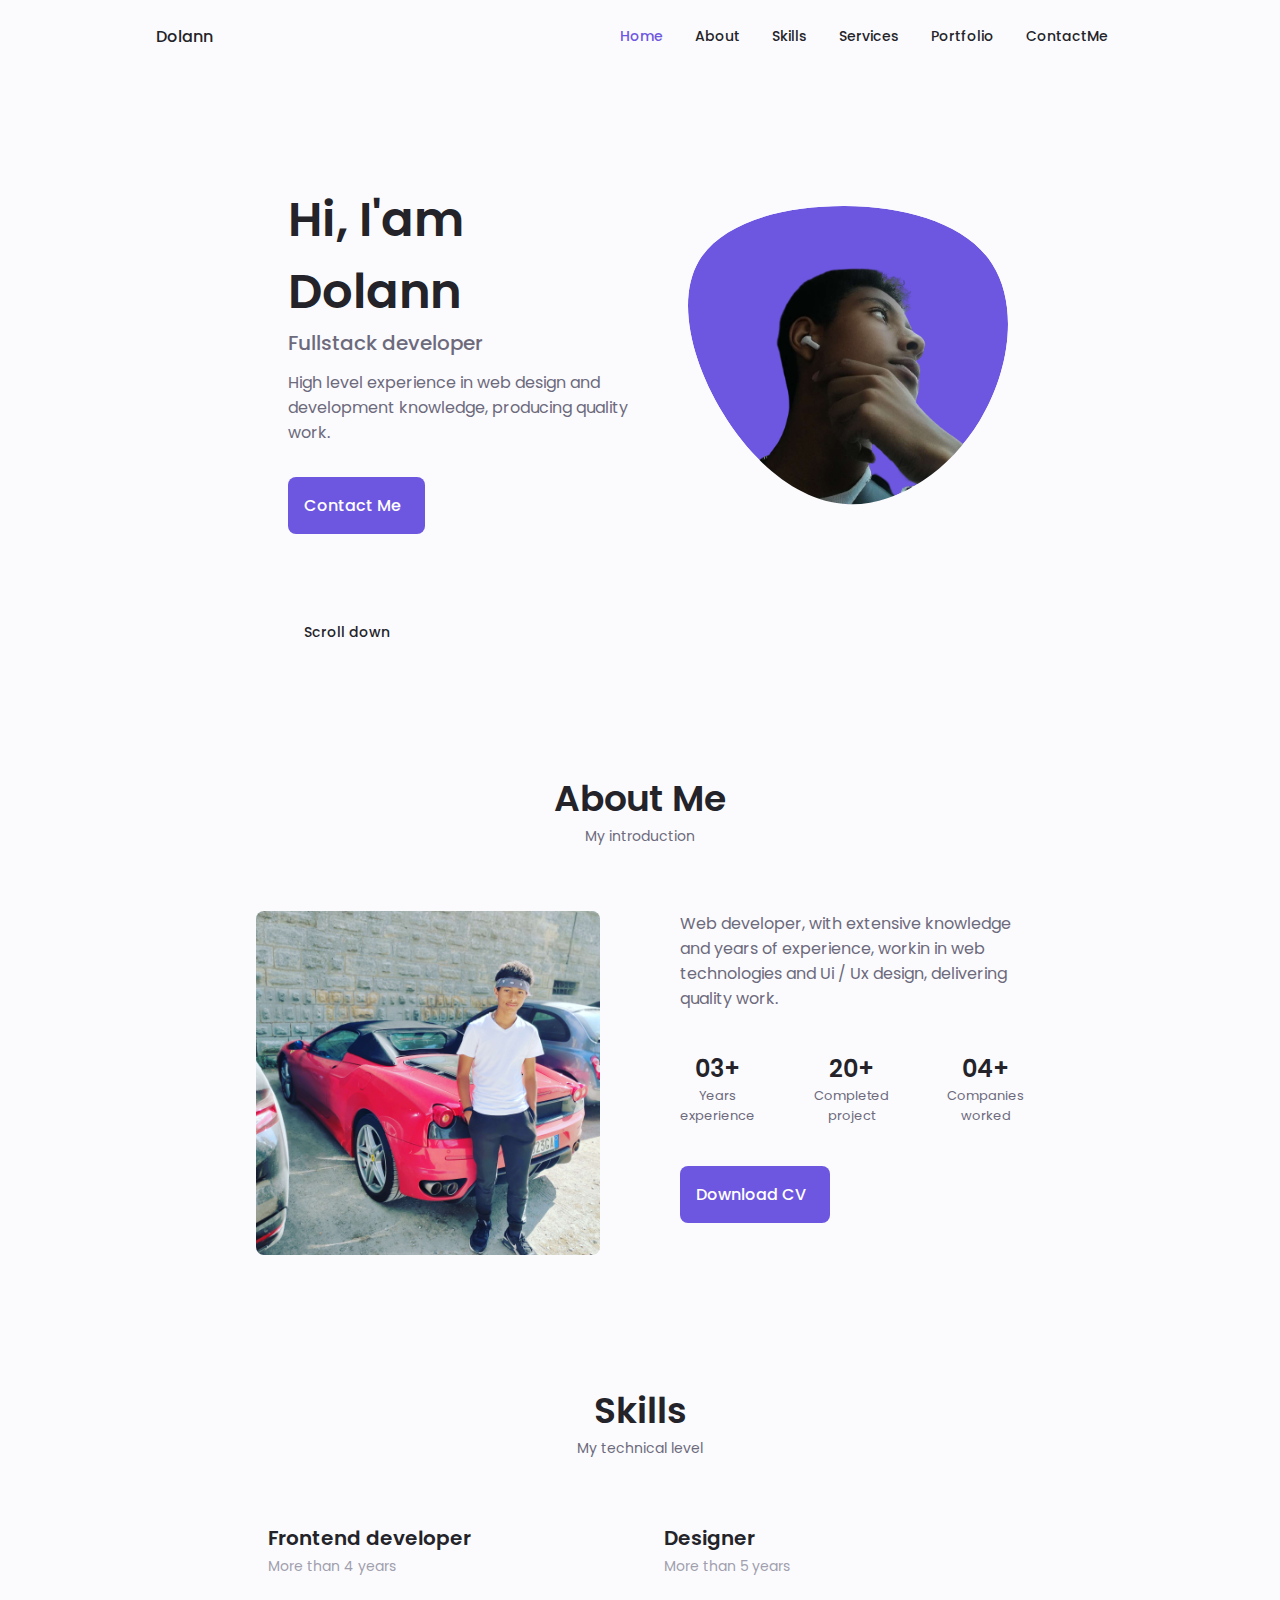
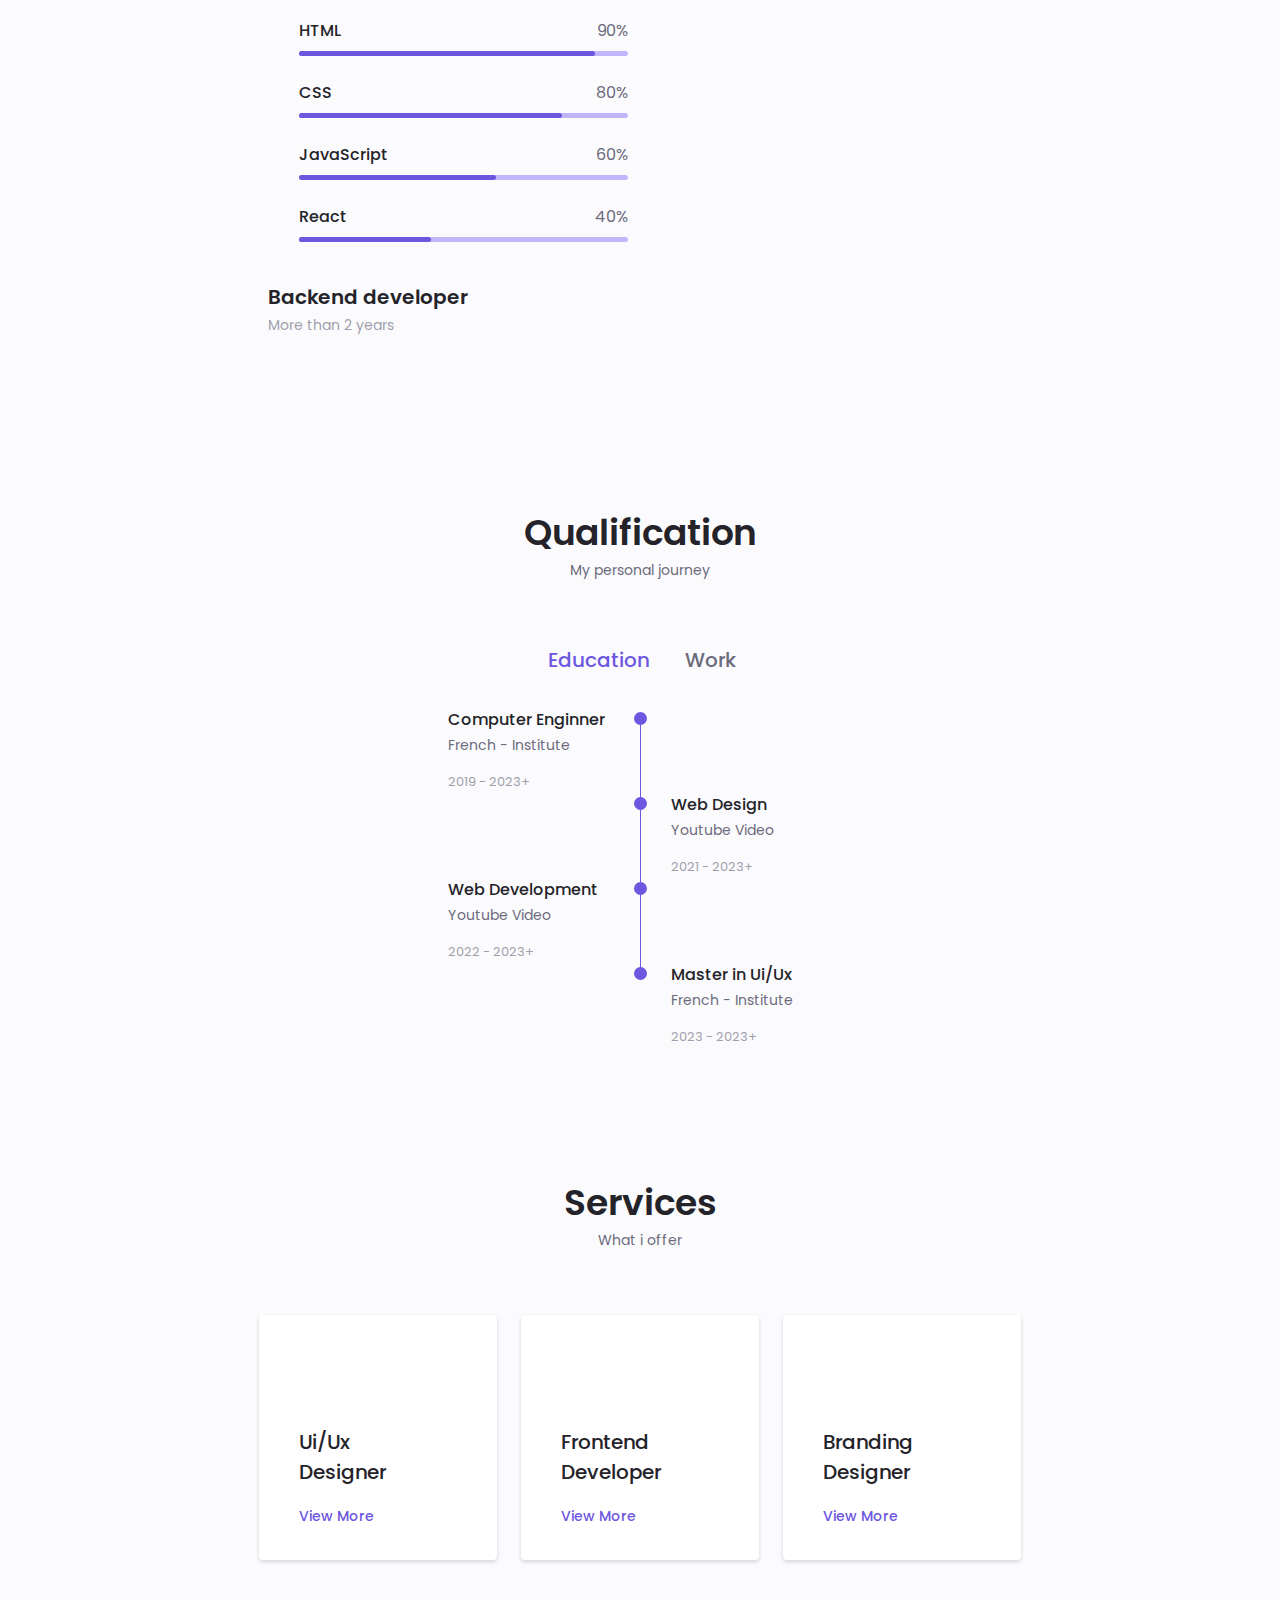
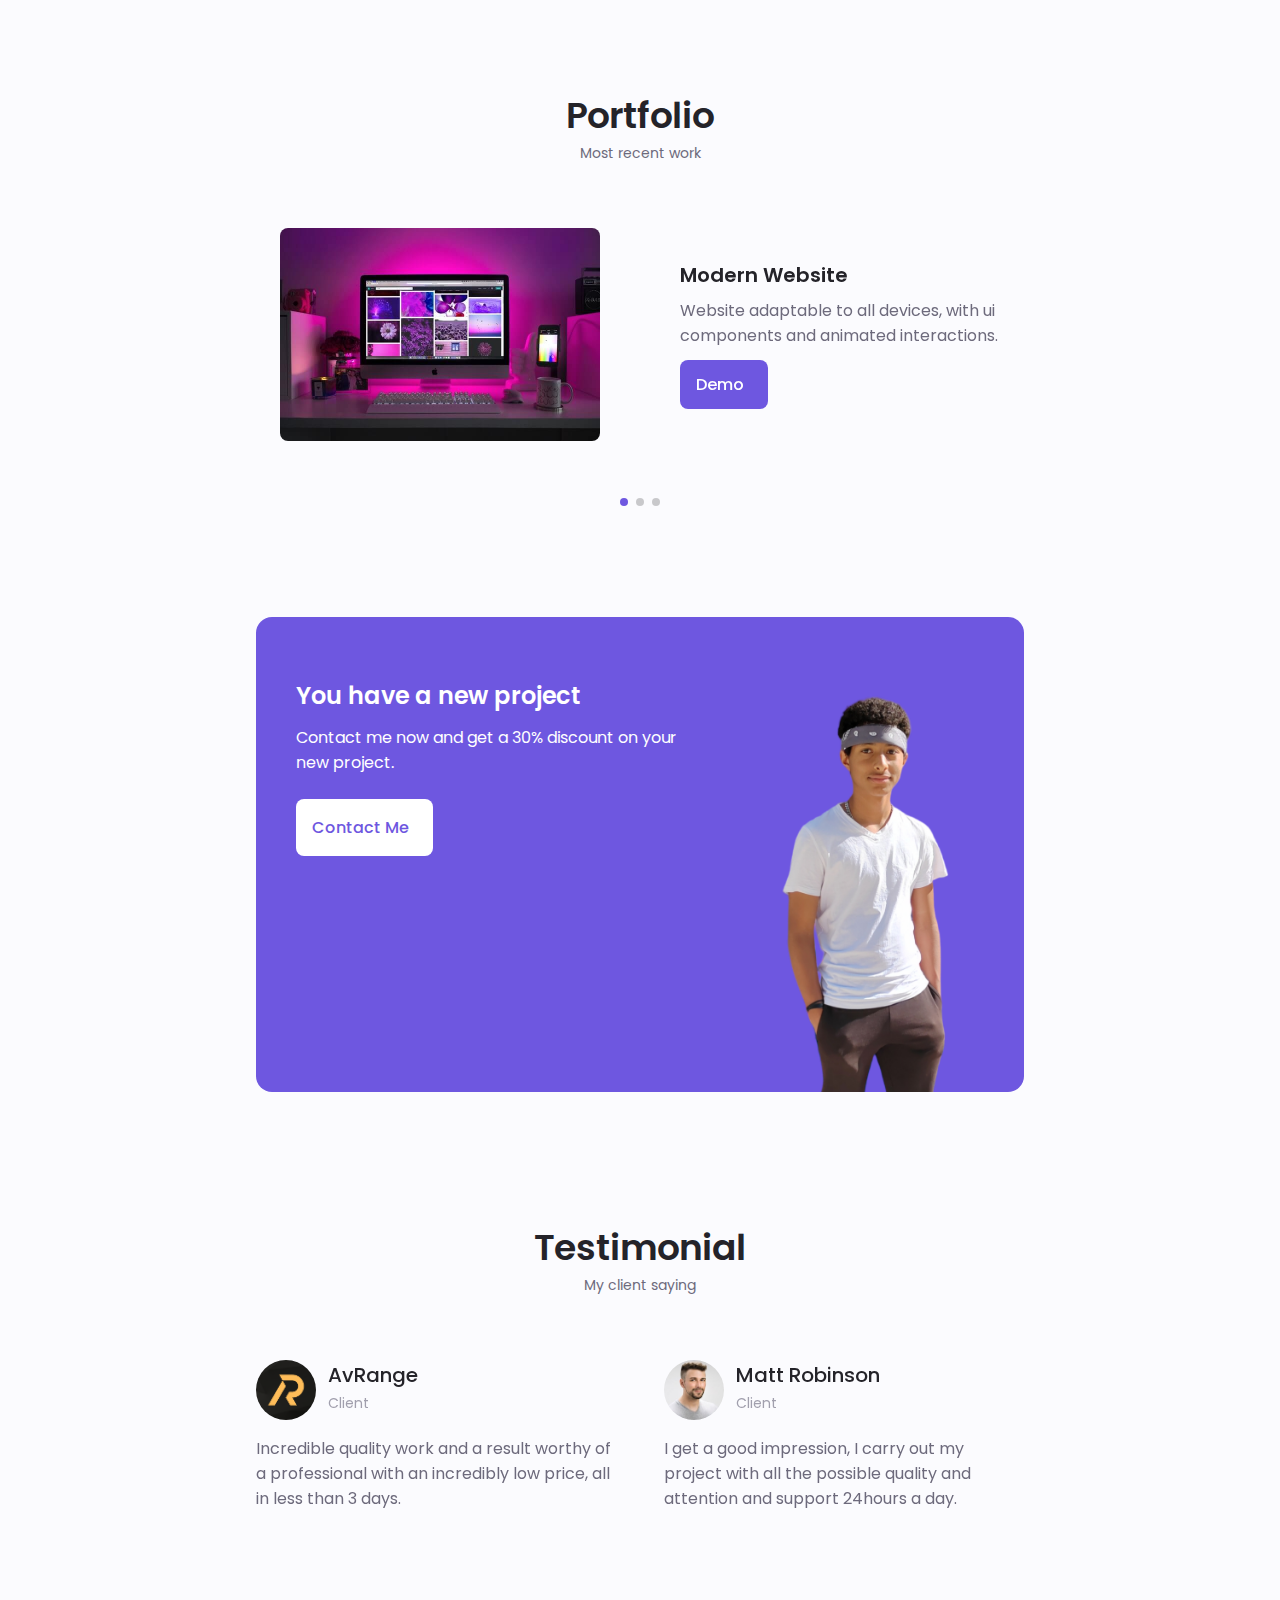
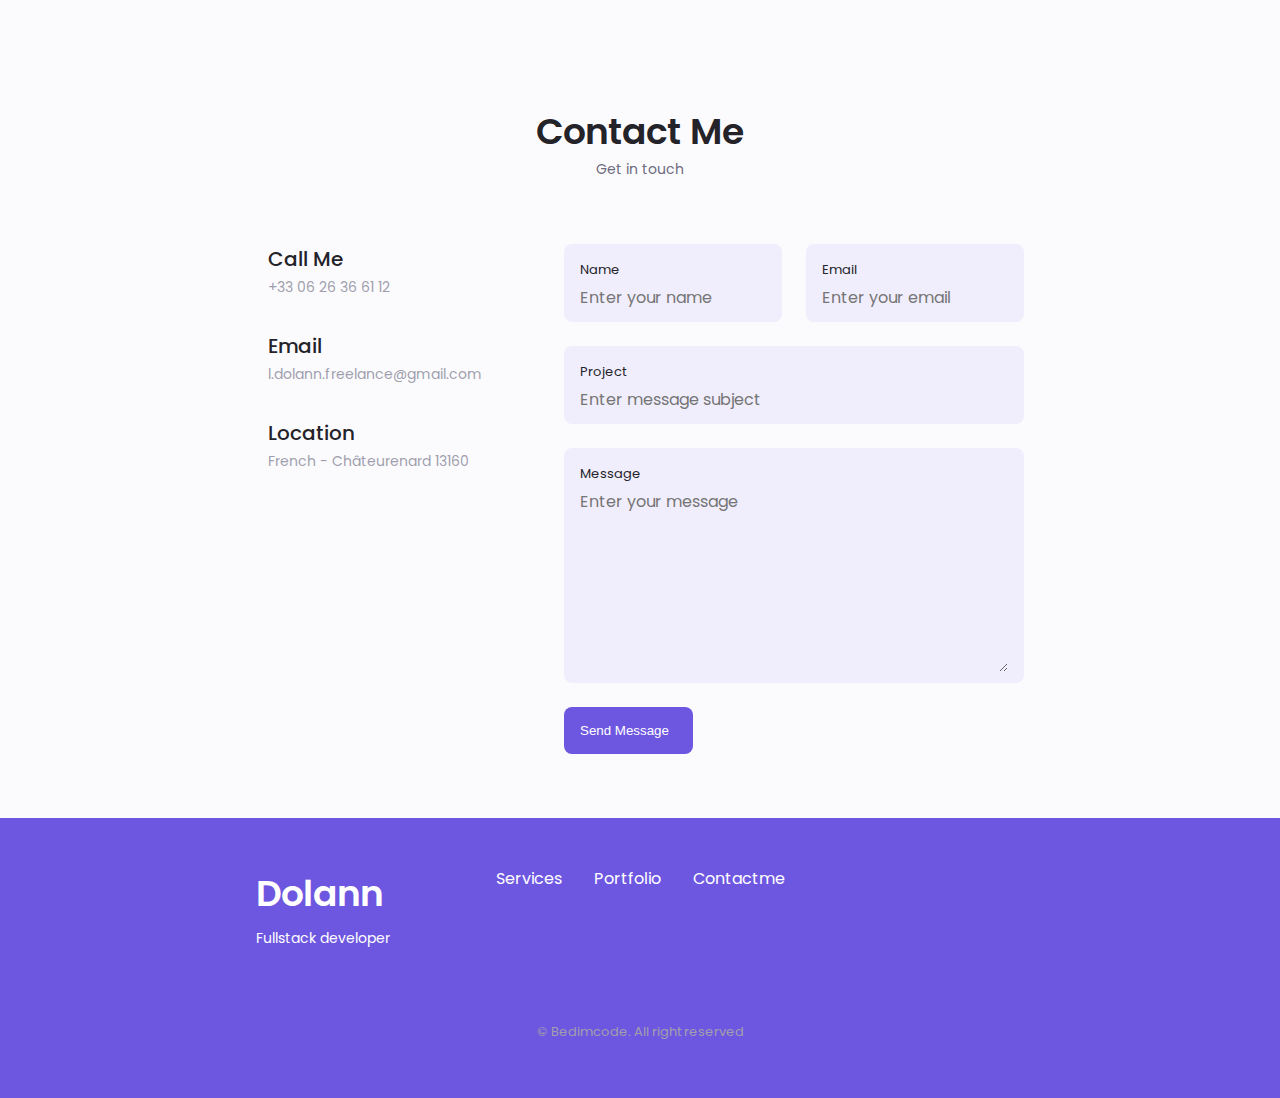
==== commit 99b95072: "Amélioration V1.6" ====
--- a/index.html
+++ b/index.html
@@ -15,7 +15,11 @@
     <!--==================== CSS ====================-->
     <link rel="stylesheet" href="assets/css/styles.css">
 
-    <title>Responsive Portfolio Website</title>
+    <title>Portfolio Dolann LS</title>
+    <meta name="description" content="Website portfolio of LS Dolann. 
+    On this site you can see the skills and work of a web developer. 
+    You can ask that he can create a custom one for you."/>
+
 </head>
 <!--==================== BODY ====================-->
 <body>
@@ -162,7 +166,7 @@
                     </div>
 
                     <div class="about__buttons">
-                        <a download="" href="assets/pdf/Dolann-Cv.pdf" class="button button--flex">
+                        <a download="" href="assets/pdf/CV-LESIOURD-SAMNICK-Dolann.pdf" class="button button--flex">
                             Download CV<i class="uil uil-download-alt button__icon"></i>
                         </a>
                     </div>
@@ -439,11 +443,11 @@
                         <!--==================== QUALIFICATION 1 ====================-->
                         <div class="qualification__data">
                             <div>
-                                <h3 class="qualification__title">Software Enginner</h3>
+                                <h3 class="qualification__title">Fullstack Developer</h3>
                                 <span class="qualification__subtitle">WOG - French</span>
                                 <div class="qualification__calendar">
                                     <i class="uil uil-calendar-alt"></i>
-                                    2021 - 2023+
+                                    2021 - 2023
                                 </div>
                             </div>
 
@@ -464,10 +468,10 @@
 
                             <div>
                                 <h3 class="qualification__title">Frontend Developer</h3>
-                                <span class="qualification__subtitle">WOG - French</span>
+                                <span class="qualification__subtitle">NightStudio - French</span>
                                 <div class="qualification__calendar">
                                     <i class="uil uil-calendar-alt"></i>
-                                    2021 - 2023+
+                                    2023 - 2024+
                                 </div>
                             </div>
                         </div>
@@ -475,11 +479,11 @@
                         <!--==================== QUALIFICATION 3 ====================-->
                         <div class="qualification__data">
                             <div>
-                                <h3 class="qualification__title">Ui Designer</h3>
-                                <span class="qualification__subtitle">Figma - French</span>
+                                <h3 class="qualification__title">Backend Developer</h3>
+                                <span class="qualification__subtitle">NightStudio - French</span>
                                 <div class="qualification__calendar">
                                     <i class="uil uil-calendar-alt"></i>
-                                    2021 - 2023+
+                                    2023 - 2024+
                                 </div>
                             </div>
 
@@ -826,7 +830,7 @@
 
                         <div>
                             <h3 class="contact__title">Email</h3>
-                            <span class="contact__subtitle">lesiourddolann@gmail.com</span>
+                            <span class="contact__subtitle">l.dolann.freelance@gmail.com</span>
                         </div>
                     </div>
 
@@ -882,7 +886,7 @@
             <div class="footer__container container grid">
                 <div>
                     <h1 class="footer__title">Dolann</h1>
-                    <span class="footer__subtitle">Frontend developer</span>
+                    <span class="footer__subtitle">Fullstack developer</span>
                 </div>
 
                 <ul class="footer__links">
